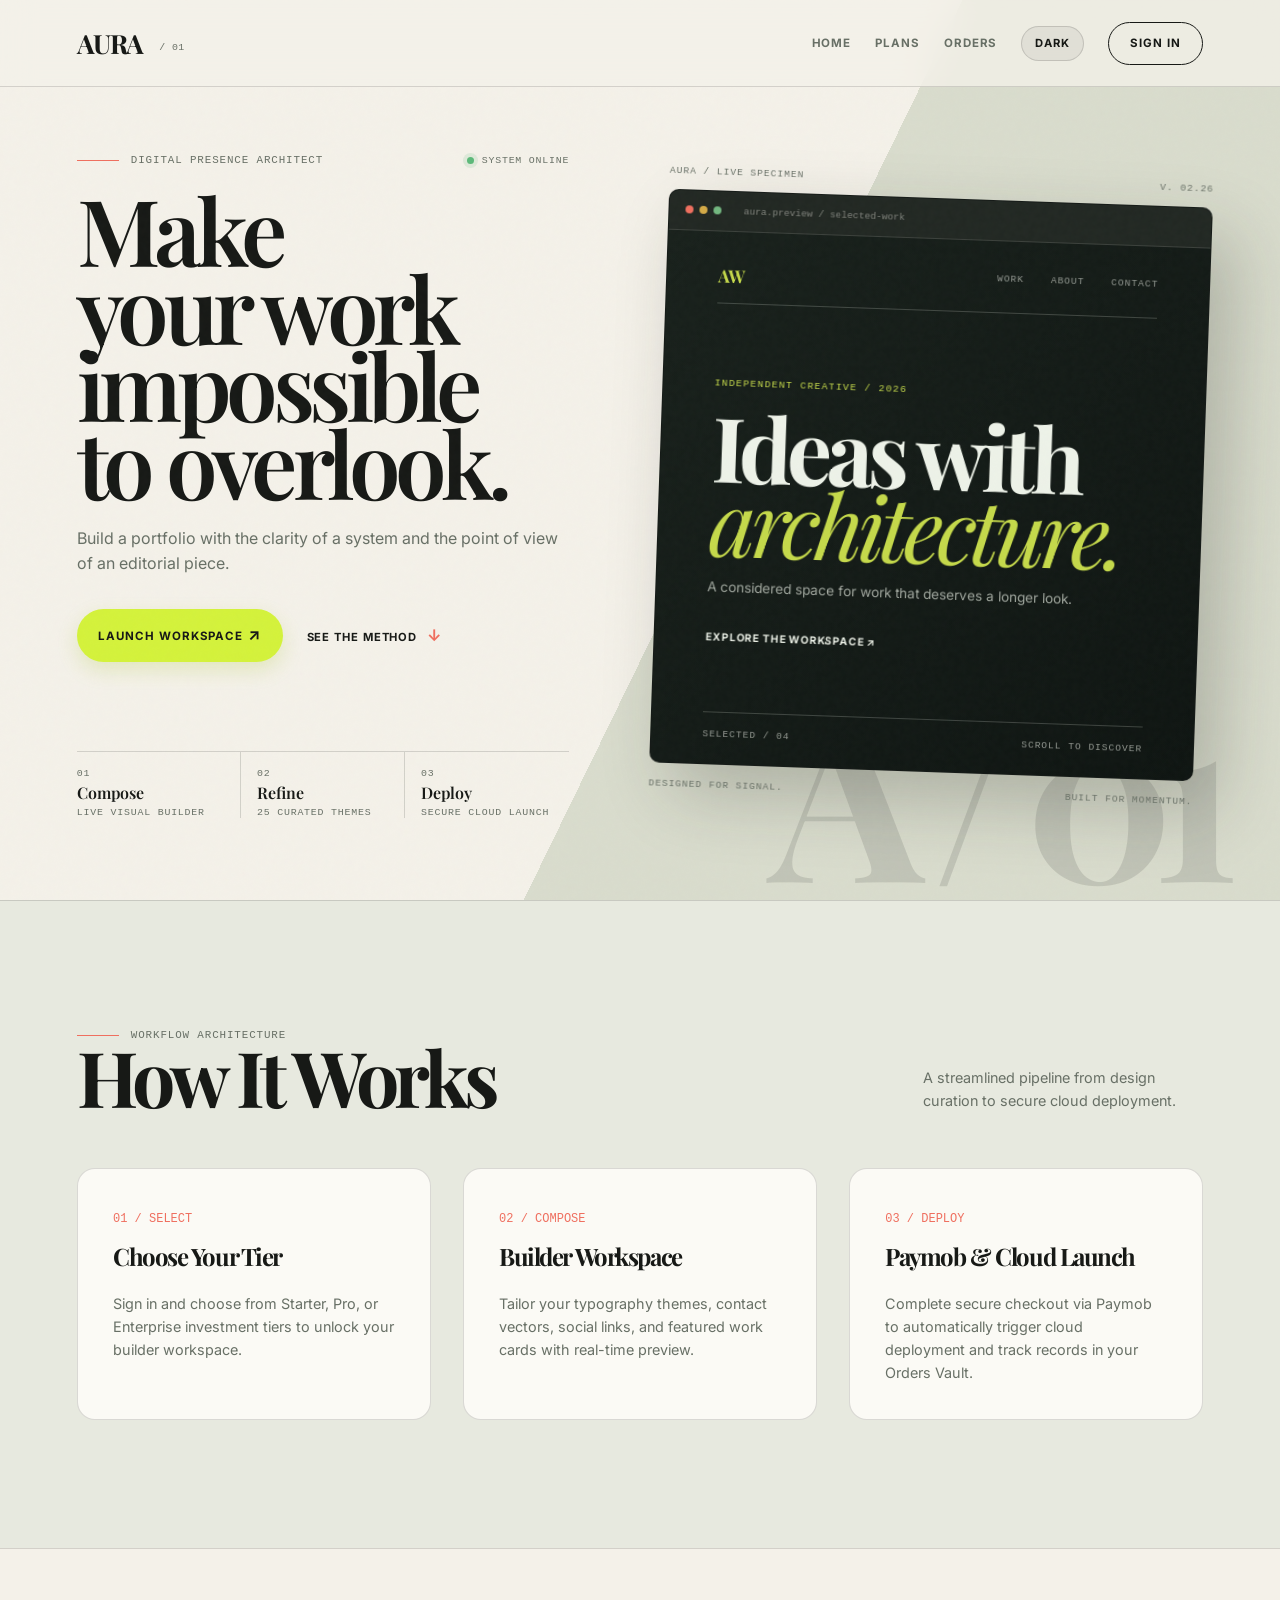
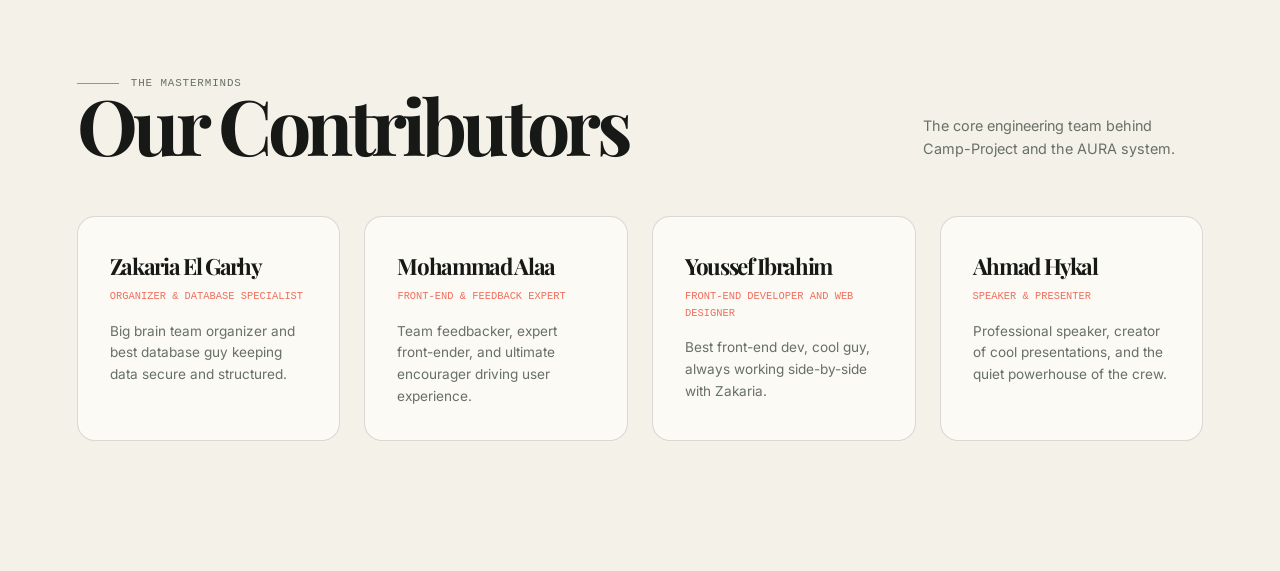
==== index.html @ c46f3ea2 "Add files via upload" ====
<!DOCTYPE html>
<html lang="en">
<head>
    <meta charset="UTF-8">
    <meta name="viewport" content="width=device-width, initial-scale=1.0">
    <title>AURA / Portfolio Builder</title>
    <link rel="preconnect" href="https://fonts.googleapis.com">
    <link rel="preconnect" href="https://fonts.gstatic.com" crossorigin>
    <link href="https://fonts.googleapis.com/css2?family=Inter:wght@300;400;500;700&family=Playfair+Display:ital,wght@0,400;0,600;0,700;1,400&display=swap" rel="stylesheet">
    <link rel="stylesheet" href="style.css?v=20260909-theme-2">
    <script>
    // Global Theme Initialization to prevent flash of wrong theme
    (function() {
        const currentTheme = localStorage.getItem('aura_theme');
        if (currentTheme === 'dark') {
            document.documentElement.classList.add('dark-theme'); // Adding to html element ensures instant application
        }
    })();
</script>
    <style>
        /* Theme toggle button & dark theme variables matching AURA style */
        body.dark-theme {
            --bg-primary: #121411;
            --bg-secondary: #1a1c18;
            --bg-card: #1c201a;
            --text-main: #f4f1e9;
            --text-muted: #a0a89d;
            --border-color: rgba(244, 241, 233, 0.15);
        }
    </style>
</head>
<body>
    <div id="toast-container"></div>

    <!-- Navigation -->
    <header class="navbar">
        <div class="logo">AURA</div>
        <nav style="display: flex; align-items: center; gap: 1.5rem;">
            <a href="index.html">Home</a>
            <a href="plans.html">Plans</a>
            <a href="orders.html">Orders</a>
            <button id="theme-toggle" class="theme-toggle-btn" type="button" aria-label="Switch to dark mode" aria-pressed="false">Dark</button>

            <!-- Unified Auth / Profile Container inside Navbar -->
            <div id="auth-container" style="position: relative; display: inline-block;">
                <button id="auth-btn" class="btn-outline">Sign In</button>
                
                <div id="profile-menu-trigger" class="hidden" style="cursor: pointer; display: flex; align-items: center; gap: 0.5rem;">
                    <img id="nav-avatar-img" src="data:image/svg+xml,%3Csvg xmlns='http://www.w3.org/2000/svg' viewBox='0 0 24 24' fill='%238e8e8e'%3E%3Cpath d='M12 12c2.21 0 4-1.79 4-4s-1.79-4-4-4-4 1.79-4 4 1.79 4 4 4zm0 2c-2.67 0-8 1.34-8 4v2h16v-2c0-2.66-5.33-4-8-4z'/%3E%3C/svg%3E" alt="Avatar" style="width: 38px; height: 38px; border-radius: 50%; object-fit: cover; border: 1px solid var(--border-color);">
                </div>

                <!-- Dropdown Menu -->
                <div id="profile-dropdown" class="hidden" style="position: absolute; right: 0; top: 50px; background: var(--bg-primary); border: 1px solid var(--border-color); border-radius: 12px; width: 260px; box-shadow: 0 10px 30px rgba(0,0,0,0.15); padding: 1rem; z-index: 1000; text-align: left;">
                    <div style="display: flex; align-items: center; gap: 0.75rem; margin-bottom: 0.75rem; padding-bottom: 0.75rem; border-bottom: 1px solid var(--border-color);">
                        <img id="dropdown-avatar-preview" src="" alt="Avatar" style="width: 40px; height: 40px; border-radius: 50%; object-fit: cover;">
                        <div style="overflow: hidden;">
                            <p id="dropdown-user-email" style="font-size: 0.8rem; font-weight: 500; margin: 0; white-space: nowrap; overflow: hidden; text-overflow: ellipsis;"></p>
                            <p id="dropdown-user-phone" style="font-size: 0.75rem; color: var(--text-muted, #777); margin: 0;">No phone set</p>
                        </div>
                    </div>
                    <button id="open-profile-modal" style="width: 100%; text-align: left; background: none; border: none; padding: 0.5rem 0.75rem; color: var(--text-main); cursor: pointer; font-size: 0.85rem; border-radius: 6px; margin-bottom: 0.25rem;">Edit Profile</button>
                    <button id="sign-out-btn" style="width: 100%; text-align: left; background: none; border: none; padding: 0.5rem 0.75rem; color: #e74c3c; cursor: pointer; font-size: 0.85rem; border-radius: 6px;">Sign Out</button>
                </div>
            </div>
        </nav>
    </header>

    <!-- Hero Section -->
    <section class="hero home-hero">
        <div class="hero-content">
            <div class="hero-kicker-row">
                <span class="sub-heading">Digital Presence Architect</span>
                <span class="hero-status"><i></i> System online</span>
            </div>
            <h1>Make your work impossible to overlook.</h1>
            <p>Build a portfolio with the clarity of a system and the point of view of an editorial piece.</p>
            <div class="hero-actions">
                <a href="plans.html" class="btn-solid">Launch Workspace</a>
                <a href="#workflow" class="hero-text-link">See the method <span>↓</span></a>
            </div>
            <div class="hero-details" aria-label="AURA product details">
                <div><span>01</span><b>Compose</b><small>Live visual builder</small></div>
                <div><span>02</span><b>Refine</b><small>25 curated themes</small></div>
                <div><span>03</span><b>Deploy</b><small>Secure cloud launch</small></div>
            </div>
        </div>
        <div class="hero-showcase" aria-label="AURA portfolio preview">
            <div class="showcase-label">AURA / LIVE SPECIMEN <span>v. 02.26</span></div>
            <div class="showcase-window">
                <div class="showcase-chrome"><span></span><span></span><span></span><em>aura.preview / selected-work</em></div>
                <div class="showcase-page">
                    <div class="showcase-nav"><strong>AW</strong><span>WORK&nbsp;&nbsp;&nbsp; ABOUT&nbsp;&nbsp;&nbsp; CONTACT</span></div>
                    <div class="showcase-copy"><small>Independent creative / 2026</small><h2>Ideas with<br><i>architecture.</i></h2><p>A considered space for work that deserves a longer look.</p><a href="plans.html">Explore the workspace ↗</a></div>
                    <div class="showcase-index"><span>SELECTED / 04</span><span>SCROLL TO DISCOVER</span></div>
                </div>
            </div>
            <div class="showcase-note"><span>Designed for signal.</span><span>Built for momentum.</span></div>
        </div>
    </section>

    <!-- How It Works Section -->
    <section id="workflow" style="padding: 8rem 6vw; background: var(--bg-secondary); border-top: 1px solid var(--border-color);">
        <div class="section-title">
            <div>
                <span class="sub-heading">Workflow Architecture</span>
                <h2>How It Works</h2>
            </div>
            <p>A streamlined pipeline from design curation to secure cloud deployment.</p>
        </div>
        <div style="display: grid; grid-template-columns: repeat(auto-fit, minmax(280px, 1fr)); gap: 2rem; max-width: 1180px; margin: 0 auto;">
            <div style="background: var(--bg-card); border: 1px solid var(--border-color); padding: 2.2rem; border-radius: var(--radius);">
                <span style="font-family: monospace; font-size: 0.75rem; color: var(--coral);">01 / SELECT</span>
                <h3 style="font-size: 1.5rem; margin: 0.5rem 0 1rem;">Choose Your Tier</h3>
                <p style="color: var(--text-muted); font-size: 0.9rem;">Sign in and choose from Starter, Pro, or Enterprise investment tiers to unlock your builder workspace.</p>
            </div>
            <div style="background: var(--bg-card); border: 1px solid var(--border-color); padding: 2.2rem; border-radius: var(--radius);">
                <span style="font-family: monospace; font-size: 0.75rem; color: var(--coral);">02 / COMPOSE</span>
                <h3 style="font-size: 1.5rem; margin: 0.5rem 0 1rem;">Builder Workspace</h3>
                <p style="color: var(--text-muted); font-size: 0.9rem;">Tailor your typography themes, contact vectors, social links, and featured work cards with real-time preview.</p>
            </div>
            <div style="background: var(--bg-card); border: 1px solid var(--border-color); padding: 2.2rem; border-radius: var(--radius);">
                <span style="font-family: monospace; font-size: 0.75rem; color: var(--coral);">03 / DEPLOY</span>
                <h3 style="font-size: 1.5rem; margin: 0.5rem 0 1rem;">Paymob & Cloud Launch</h3>
                <p style="color: var(--text-muted); font-size: 0.9rem;">Complete secure checkout via Paymob to automatically trigger cloud deployment and track records in your Orders Vault.</p>
            </div>
        </div>
    </section>

    <!-- Contributors Section -->
    <section style="padding: 8rem 6vw; background: var(--bg-primary); border-top: 1px solid var(--border-color);">
        <div class="section-title">
            <div>
                <span class="sub-heading">The Masterminds</span>
                <h2>Our Contributors</h2>
            </div>
            <p>The core engineering team behind Camp-Project and the AURA system.</p>
        </div>
        <div style="display: grid; grid-template-columns: repeat(auto-fit, minmax(240px, 1fr)); gap: 1.5rem; max-width: 1180px; margin: 0 auto;">
            <div style="background: var(--bg-card); border: 1px solid var(--border-color); padding: 2rem; border-radius: var(--radius);">
                <h3 style="font-size: 1.4rem; margin-bottom: 0.2rem;">Zakaria El Garhy</h3>
                <span style="font-size: 0.65rem; font-family: monospace; color: var(--coral); text-transform: uppercase; display: block; margin-bottom: 1rem;">Organizer & Database Specialist</span>
                <p style="color: var(--text-muted); font-size: 0.85rem;">Big brain team organizer and best database guy keeping data secure and structured.</p>
            </div>
            <div style="background: var(--bg-card); border: 1px solid var(--border-color); padding: 2rem; border-radius: var(--radius);">
                <h3 style="font-size: 1.4rem; margin-bottom: 0.2rem;">Mohammad Alaa</h3>
                <span style="font-size: 0.65rem; font-family: monospace; color: var(--coral); text-transform: uppercase; display: block; margin-bottom: 1rem;">Front-End & Feedback Expert</span>
                <p style="color: var(--text-muted); font-size: 0.85rem;">Team feedbacker, expert front-ender, and ultimate encourager driving user experience.</p>
            </div>
            <div style="background: var(--bg-card); border: 1px solid var(--border-color); padding: 2rem; border-radius: var(--radius);">
                <h3 style="font-size: 1.4rem; margin-bottom: 0.2rem;">Youssef Ibrahim</h3>
                <span style="font-size: 0.65rem; font-family: monospace; color: var(--coral); text-transform: uppercase; display: block; margin-bottom: 1rem;">Front-End Developer and Web Designer</span>
                <p style="color: var(--text-muted); font-size: 0.85rem;">Best front-end dev, cool guy, always working side-by-side with Zakaria.</p>
            </div>
            <div style="background: var(--bg-card); border: 1px solid var(--border-color); padding: 2rem; border-radius: var(--radius);">
                <h3 style="font-size: 1.4rem; margin-bottom: 0.2rem;">Ahmad Hykal</h3>
                <span style="font-size: 0.65rem; font-family: monospace; color: var(--coral); text-transform: uppercase; display: block; margin-bottom: 1rem;">Speaker & Presenter</span>
                <p style="color: var(--text-muted); font-size: 0.85rem;">Professional speaker, creator of cool presentations, and the quiet powerhouse of the crew.</p>
            </div>
        </div>
    </section>

    <!-- Profile Settings Modal -->
    <div id="profile-modal" class="modal hidden">
        <div class="modal-content" style="max-width: 440px; background: var(--bg-primary, #fff); border: 1px solid var(--border-color, #e2e2e2); border-radius: 16px; padding: 2rem; box-shadow: 0 20px 40px rgba(0,0,0,0.1);">
            <div style="display: flex; justify-content: space-between; align-items: center; margin-bottom: 1rem;">
                <h2 style="font-family: 'Playfair Display', serif; font-size: 1.5rem; margin: 0;">Profile Workspace</h2>
                <span class="close" id="close-profile-modal" style="cursor: pointer; font-size: 1.25rem;">&times;</span>
            </div>
            <p style="font-size: 0.85rem; color: #666; margin-bottom: 1.5rem;">Manage your credentials and portfolio identity.</p>
            
            <div class="form-group" style="text-align: center; margin-bottom: 1.5rem; background: rgba(0,0,0,0.02); padding: 1rem; border-radius: 12px; border: 1px dashed var(--border-color, #ccc);">
                <img id="modal-preview-avatar" src="" alt="Avatar Preview" style="width: 80px; height: 80px; border-radius: 50%; object-fit: cover; margin-bottom: 0.75rem; border: 2px solid var(--border-color, #ddd);">
                <input type="file" id="avatar-file-input" accept="image/*" style="display: block; margin: 0 auto; font-size: 0.8rem;">
            </div>

            <div class="form-group" style="margin-bottom: 1rem;">
                <label style="display: block; font-size: 0.75rem; font-weight: 600; text-transform: uppercase; margin-bottom: 0.3rem;">Primary Email (Account)</label>
                <input type="email" id="prof-email" disabled style="width: 100%; padding: 0.6rem; border-radius: 8px; border: 1px solid var(--border-color, #ddd); opacity: 0.7; background: #f5f5f5;">
            </div>
            <div class="form-group" style="margin-bottom: 1rem;">
                <label style="display: block; font-size: 0.75rem; font-weight: 600; text-transform: uppercase; margin-bottom: 0.3rem;">Secondary Email (Portfolio Contact)</label>
                <input type="email" id="prof-sec-email" placeholder="work@domain.com" style="width: 100%; padding: 0.6rem; border-radius: 8px; border: 1px solid var(--border-color, #ddd);">
            </div>
            <div class="form-group" style="margin-bottom: 1.5rem;">
                <label style="display: block; font-size: 0.75rem; font-weight: 600; text-transform: uppercase; margin-bottom: 0.3rem;">Phone Number</label>
                <input type="text" id="prof-phone" placeholder="+20 100 000 0000" style="width: 100%; padding: 0.6rem; border-radius: 8px; border: 1px solid var(--border-color, #ddd);">
            </div>

            <button id="save-profile-btn" class="btn-solid" style="width: 100%; padding: 0.75rem; border-radius: 8px; cursor: pointer;">Save Changes</button>
        </div>
    </div>

    <!-- Auth Modal -->
    <div id="auth-modal" class="modal hidden">
        <div class="modal-content" style="max-width: 400px;">
            <span class="close" id="close-auth">&times;</span>
            <h2 id="auth-title">Sign In</h2>
            <div class="form-group">
                <label>Email</label>
                <input type="email" id="auth-email" placeholder="name@domain.com">
            </div>
            <div class="test-group form-group">
                <label>Password</label>
                <input type="password" id="auth-password" placeholder="••••••••">
            </div>
            <button id="auth-submit-btn" class="btn-solid" style="width: 100%; margin-top: 1rem;">Continue</button>
            <p style="text-align: center; margin-top: 1rem; font-size: 0.85rem;">
                <a href="#" id="switch-mode-link" style="color: var(--text-main); text-decoration: underline;">Register</a>
            </p>
        </div>
    </div>

    <script src="https://cdn.jsdelivr.net/npm/@supabase/supabase-js@2"></script>
    <script src="app.js"></script>
</body>
</html>
---- style.css ----
/* ==========================================================================
   AURA Editorial Design System & Theme Styles
   ================================================================---------- */

:root {
  --bg-primary: #f4f1e9;
  --bg-secondary: #e7e9df;
  --bg-card: #fbfaf5;
  --accent-warm: #171916;
  --accent-warm-hover: #343a2e;
  --text-main: #171916;
  --text-muted: #687066;
  --border-color: rgba(23, 25, 22, 0.15);
  --radius: 18px;
  --radius-sm: 999px;
  --lime: #d4f23b;
  --coral: #ef6f5f;
  --shadow: 0 24px 70px rgba(30, 34, 25, 0.14);
  --font-heading: "Playfair Display", Georgia, serif;
  --font-body: "Inter", sans-serif;
}

/* High-contrast, crystal-clear dark mode */
html.dark-theme {
  --bg-primary: #14150f;
  --bg-secondary: #1c1e16;
  --bg-card: #21231a;
  --accent-warm: #f4f1e9;
  --accent-warm-hover: #d8d9cc;
  --text-main-dark: #171916;
  --text-main: #f4f1e9;
  --text-muted: #aab5a6;
  --accent-ink: #101411;
  --border-color: rgba(244, 241, 233, 0.12);
  --radius: 18px;
  --radius-sm: 999px;
  --lime: #c5d94a;
  --coral: #ef6f5f;
  --shadow: 0 24px 70px rgba(0, 0, 0, 0.45);
  --font-heading: "Playfair Display", Georgia, serif;
  --font-body: "Inter", sans-serif;
}

* {
  box-sizing: border-box;
  margin: 0;
  padding: 0;
  scroll-behavior: smooth;
}

body {
  background: var(--bg-primary);
  color: var(--text-main);
  font-family: var(--font-body);
  line-height: 1.6;
  overflow-x: hidden;
  transition:
    background-color 0.3s ease,
    color 0.3s ease;
}

/* Background grain overlay */
body::before {
  content: "";
  position: fixed;
  inset: 0;
  pointer-events: none;
  opacity: 0.28;
  z-index: 20;
  background-image: url("data:image/svg+xml,%3Csvg viewBox='0 0 180 180' xmlns='http://www.w3.org/2000/svg'%3E%3Cfilter id='n'%3E%3CfeTurbulence type='fractalNoise' baseFrequency='.8' numOctaves='4' stitchTiles='stitch'/%3E%3C/filter%3E%3Crect width='100%25' height='100%25' filter='url(%23n)' opacity='.08'/%3E%3C/svg%3E");
}

/* Force form inputs & dropdowns to respect dark mode nicely */
html.dark-theme input,
html.dark-theme select,
html.dark-theme textarea {
  background-color: #171b16 !important;
  color: #f8faf5 !important;
  border-color: rgba(255, 255, 255, 0.25) !important;
}

html.dark-theme input::placeholder,
html.dark-theme textarea::placeholder {
  color: #8c9687 !important;
}
h1,
h2,
h3,
.logo {
  font-family: var(--font-heading);
  letter-spacing: -0.06em;
}

/* Toast Container Notifications */
#toast-container {
  position: fixed;
  bottom: 2rem;
  right: 2rem;
  z-index: 9999;
  display: flex;
  flex-direction: column;
  gap: 0.5rem;
}

.toast {
  background: var(--text-main);
  color: var(--bg-primary);
  padding: 0.9rem 1.4rem;
  border-radius: var(--radius);
  font-size: 0.8rem;
  display: flex;
  align-items: center;
  gap: 0.6rem;
  box-shadow: var(--shadow);
  animation: rise 0.3s ease-out;
}
.toast.error {
  background: var(--coral);
  color: #fff;
}

/* Navigation */
.navbar {
  position: fixed;
  top: 0;
  left: 0;
  width: 100%;
  display: flex;
  justify-content: space-between;
  align-items: center;
  padding: 1.35rem 6vw;
  background: rgba(244, 241, 233, 0.76);
  backdrop-filter: blur(16px);
  z-index: 1000;
  border-bottom: 1px solid var(--border-color);
}

.logo {
  color: var(--text-main);
  font-size: 1.65rem;
  font-weight: 700;
  text-decoration: none;
}
.logo::after {
  content: " / 01";
  color: var(--text-muted);
  font: 0.62rem monospace;
  letter-spacing: 0.04em;
  margin-left: 0.65rem;
  vertical-align: middle;
}
.auth-container-wrapper {
  position: relative;
  display: inline-block;
}

.profile-menu-wrap.hidden,
.profile-dropdown.hidden {
  display: none !important;
}

.profile-avatar-trigger {
  width: 40px;
  height: 40px;
  border-radius: 50%;
  overflow: hidden;
  cursor: pointer;
  border: 2px solid var(--border-color, #333);
  transition: transform 0.2s ease;
}

.profile-avatar-trigger:hover {
  transform: scale(1.05);
}

.profile-avatar-trigger img {
  width: 100%;
  height: 100%;
  object-fit: cover;
}

.profile-dropdown {
  position: absolute;
  right: 0;
  top: 50px;
  width: 280px;
  background: var(--bg-secondary, #1a1a1a);
  border: 1px solid var(--border-color, #333);
  border-radius: 12px;
  box-shadow: 0 10px 30px rgba(0, 0, 0, 0.5);
  padding: 16px;
  z-index: 1000;
  color: var(--text-main, #fff);
}

.profile-dropdown-header {
  border-bottom: 1px solid var(--border-color, #333);
  padding-bottom: 10px;
  margin-bottom: 12px;
}

.dropdown-email {
  font-size: 0.9rem;
  font-weight: 600;
  word-break: break-all;
  margin: 0;
}

.dropdown-tier-badge {
  font-size: 0.75rem;
  background: rgba(255, 255, 255, 0.1);
  padding: 2px 8px;
  border-radius: 10px;
  display: inline-block;
  margin-top: 4px;
}

.profile-dropdown .form-group {
  margin-bottom: 10px;
}

.profile-dropdown label {
  font-size: 0.8rem;
  opacity: 0.8;
  display: block;
  margin-bottom: 4px;
}
#profile-dropdown button:hover {
  background: rgba(0, 0, 0, 0.05);
}
.hidden {
  display: none !important;
}

.profile-dropdown input {
  width: 100%;
  padding: 6px 10px;
  font-size: 0.85rem;
  background: var(--bg-primary, #111);
  border: 1px solid var(--border-color, #333);
  color: var(--text-main, #fff);
  border-radius: 6px;
}

.navbar nav {
  display: flex;
  align-items: center;
  gap: 2.2rem;
}

.navbar a {
  color: var(--text-muted);
  text-decoration: none;
  font-size: 0.72rem;
  font-weight: 700;
  letter-spacing: 0.08em;
  text-transform: uppercase;
  transition: color 0.3s ease;
}

.navbar a:hover {
  color: var(--text-main);
}

.theme-toggle-btn {
  display: inline-flex;
  align-items: center;
  justify-content: center;
  min-height: 2.2rem;
  padding: 0.5rem 0.8rem;
  border: 1px solid var(--border-color);
  border-radius: 999px;
  background: rgba(23, 25, 22, 0.06);
  color: var(--text-main);
  cursor: pointer;
  font: 700 0.7rem var(--font-body);
  letter-spacing: 0.08em;
  text-transform: uppercase;
  transition:
    background 0.25s ease,
    border-color 0.25s ease,
    color 0.25s ease,
    transform 0.25s ease;
}

.theme-toggle-btn:hover {
  background: var(--text-main);
  border-color: var(--text-main);
  color: var(--bg-primary);
  transform: translateY(-1px);
}

html.dark-theme .theme-toggle-btn {
  background: rgba(197, 217, 74, 0.12);
  border-color: rgba(197, 217, 74, 0.72);
  color: var(--lime);
  box-shadow: 0 0 0 3px rgba(197, 217, 74, 0.08);
}

html.dark-theme .theme-toggle-btn:hover {
  background: var(--lime);
  border-color: var(--lime);
  color: var(--accent-ink);
  box-shadow: 0 8px 20px rgba(197, 217, 74, 0.22);
}

/* Buttons */
.btn-solid,
.btn-outline {
  border-radius: 999px;
  font-size: 0.72rem;
  letter-spacing: 0.08em;
  padding: 0.85rem 1.35rem;
  text-transform: uppercase;
  cursor: pointer;
  transition:
    transform 0.25s ease,
    background 0.25s ease,
    color 0.25s ease,
    box-shadow 0.25s ease;
  text-decoration: none;
  display: inline-block;
  font-family: var(--font-body);
  font-weight: 700;
}

.btn-solid {
  background: var(--lime);
  color: var(--accent-ink, #171916);
  border: none;
  box-shadow: 0 8px 20px rgba(165, 194, 37, 0.22);
}

.btn-solid:hover {
  background: #a9c51e;
  transform: translateY(-3px);
  box-shadow: 0 12px 25px rgba(165, 194, 37, 0.3);
}

.btn-outline {
  background: transparent;
  color: var(--text-main);
  border: 1px solid var(--text-main);
}

.btn-outline:hover {
  background: var(--text-main);
  color: var(--bg-primary);
}

/* Hero Section */
.hero {
  min-height: 650px;
  display: flex;
  align-items: flex-start;
  justify-content: flex-start;
  text-align: left;
  padding: clamp(10rem, 22vh, 14rem) 6vw 6rem;
  position: relative;
  isolation: isolate;
  overflow: hidden;
  background:
    radial-gradient(
      circle at 77% 22%,
      rgba(212, 242, 59, 0.7),
      transparent 0 19%
    ),
    linear-gradient(118deg, var(--bg-primary) 0 52%, #d7d9ca 52% 100%);
}

.hero::after {
  content: "A";
  position: absolute;
  right: 2vw;
  bottom: -12vw;
  color: rgba(23, 25, 22, 0.08);
  font: 700 52vw/0.7 var(--font-heading);
  z-index: -1;
}

.hero-content {
  max-width: 920px;
  animation: rise 0.8s both ease-out;
}

.sub-heading {
  display: flex;
  align-items: center;
  gap: 0.75rem;
  color: var(--text-muted);
  font: 0.68rem monospace;
  letter-spacing: 0.08em;
  text-transform: uppercase;
}

.sub-heading::before {
  content: "";
  width: 42px;
  height: 1px;
  background: var(--coral);
}

.hero h1 {
  font-size: clamp(4rem, 9vw, 8.9rem);
  line-height: 0.9;
  max-width: 900px;
  margin: 1.4rem 0 1.6rem;
  font-weight: 600;
}

.hero p {
  color: var(--text-muted);
  font-size: 1.05rem;
  max-width: 500px;
  margin-bottom: 2.1rem;
}

.hero .btn-solid::after {
  content: "  ↗";
  font-size: 1rem;
}

/* Pricing Section */
.pricing-section {
  padding: 9rem 6vw 10rem;
  background: var(--bg-primary);
  min-height: 85vh;
}

.section-title {
  display: grid;
  grid-template-columns: 1fr 1fr;
  align-items: end;
  max-width: 1180px;
  margin: 0 auto 3.5rem;
  text-align: left;
}

.section-title h2 {
  font-size: clamp(3rem, 6vw, 6.2rem);
  line-height: 0.92;
}

.section-title p {
  color: var(--text-muted);
  max-width: 280px;
  justify-self: end;
  font-size: 0.9rem;
}

.pricing-grid {
  display: grid;
  grid-template-columns: repeat(3, 1fr);
  gap: 1.5rem;
  max-width: 1180px;
  margin: 0 auto;
}

.pricing-card {
  background: rgba(251, 250, 245, 0.72);
  border: 1px solid var(--border-color);
  border-radius: var(--radius);
  padding: 2.5rem 2rem;
  display: flex;
  flex-direction: column;
  position: relative;
  min-height: 480px;
  overflow: hidden;
  transition:
    transform 0.35s ease,
    background 0.35s ease,
    box-shadow 0.35s ease;
}

.pricing-card::before {
  content: "";
  position: absolute;
  top: 0;
  left: 0;
  width: 100%;
  height: 5px;
  background: var(--accent-warm);
  transform: scaleX(0);
  transform-origin: left;
  transition: transform 0.35s ease;
}

.pricing-card:hover {
  background: var(--bg-card);
  border-color: var(--border-color);
  transform: translateY(-8px);
  box-shadow: var(--shadow);
}

.pricing-card:hover::before,
.pricing-card.featured::before {
  transform: scaleX(1);
}

.pricing-card.featured {
  background: var(--text-main);
  border-color: var(--text-main);
  color: var(--bg-primary);
  transform: translateY(-14px);
  box-shadow: var(--shadow);
}

.pricing-card.featured:hover {
  transform: translateY(-20px);
}

.badge {
  position: absolute;
  top: 1.7rem;
  right: 1.7rem;
  background: transparent;
  color: var(--lime);
  font: 0.6rem monospace;
  letter-spacing: 0.1em;
  text-transform: uppercase;
  font-weight: 700;
}

.pricing-card h3 {
  font-size: 1.8rem;
  margin-bottom: 0.8rem;
}

.price {
  font-size: 2.3rem;
  font-weight: 600;
  color: var(--coral);
  font-family: var(--font-heading);
  letter-spacing: -0.05em;
  margin-bottom: 1.2rem;
}

.featured .price {
  color: var(--lime);
}

.pricing-card p {
  color: var(--text-muted);
  font-size: 0.9rem;
  margin-bottom: 1.5rem;
}

.featured p,
.featured li {
  color: rgba(244, 241, 233, 0.7);
}

.pricing-card ul {
  list-style: none;
  margin-bottom: 2rem;
  flex-grow: 1;
}

.pricing-card li {
  margin-bottom: 0.6rem;
  color: var(--text-muted);
  font-size: 0.85rem;
}

.pricing-card li::first-letter {
  color: var(--coral);
}

/* Builder Workspace */
.builder-section {
  padding: 8rem 6vw 10rem;
  background: #dfe2d2;
  border-top: 1px solid var(--border-color);
  min-height: 100vh;
}

.builder-header {
  display: flex;
  justify-content: space-between;
  align-items: end;
  max-width: 1180px;
  margin: 0 auto 2.5rem;
  text-align: left;
}

.builder-header h2 {
  font-size: clamp(2.8rem, 5vw, 5.5rem);
  line-height: 0.9;
}

.builder-header p {
  color: var(--text-muted);
  max-width: 340px;
  font-size: 0.84rem;
}

.templates-selector {
  display: flex;
  justify-content: flex-start;
  gap: 0.8rem;
  max-width: 1180px;
  margin: 0 auto 1.3rem;
}

.template-tab {
  background: transparent;
  border: 1px solid var(--border-color);
  border-radius: 999px;
  color: var(--text-muted);
  padding: 0.7rem 1rem;
  font-size: 0.65rem;
  font-weight: 700;
  letter-spacing: 0.06em;
  text-transform: uppercase;
  cursor: pointer;
  transition: all 0.3s ease;
}

.template-tab.active,
.template-tab:hover {
  background: var(--text-main);
  border-color: var(--text-main);
  color: var(--bg-primary);
}

.builder-container {
  display: grid;
  grid-template-columns: minmax(280px, 0.72fr) minmax(420px, 1.28fr);
  gap: 1.5rem;
  max-width: 1180px;
  margin: 0 auto;
}

.builder-controls {
  background: var(--bg-card);
  padding: 2rem;
  border-radius: var(--radius);
  border: 1px solid var(--border-color);
  max-height: 850px;
  overflow-y: auto;
}

.builder-controls h3 {
  font-size: 1.65rem;
  margin-bottom: 1.2rem;
}

.form-group {
  margin-bottom: 1.2rem;
}

.form-group label {
  display: block;
  margin-bottom: 0.4rem;
  color: var(--text-muted);
  font: 0.66rem monospace;
  text-transform: uppercase;
  letter-spacing: 0.06em;
}

.form-group input,
.form-group textarea,
.form-group select {
  width: 100%;
  padding: 0.8rem 0.9rem;
  background: var(--bg-primary);
  border: 1px solid var(--border-color);
  border-radius: 10px;
  color: var(--text-main);
  font-family: var(--font-body);
  font-size: 0.9rem;
}

.form-group input:focus,
.form-group textarea:focus,
.form-group select:focus {
  outline: 2px solid #a9c51e;
  border-color: transparent;
}

/* Large Upgraded Canvas & macOS Browser Simulator */
.builder-canvas {
  background: #c9cebf;
  border: 1px solid var(--border-color);
  border-radius: var(--radius);
  display: flex;
  align-items: center;
  justify-content: center;
  padding: 1.1rem;
}

.mac-browser {
  width: 100%;
  background: #000;
  border-radius: 12px;
  border: 1px solid #333;
  overflow: hidden;
  box-shadow: 0 25px 50px rgba(20, 25, 18, 0.25);
}

.mac-header {
  background: #20231e;
  padding: 0.6rem 1rem;
  display: flex;
  align-items: center;
  border-bottom: 1px solid #2c2c2c;
}

.mac-dots {
  display: flex;
  gap: 6px;
}

.dot {
  width: 10px;
  height: 10px;
  border-radius: 50%;
}

.dot.red {
  background: #ff5f56;
}
.dot.yellow {
  background: #ffbd2e;
}
.dot.green {
  background: #27c93f;
}

.mac-url-bar {
  margin-left: 1.5rem;
  background: #171a16;
  color: var(--text-muted);
  padding: 0.2rem 1rem;
  border-radius: 4px;
  font: 0.62rem monospace;
  flex-grow: 1;
  text-align: center;
  letter-spacing: 0.05em;
}

/* Template Preview Container inside Canvas */
.template-preview {
  padding: 3rem 4rem;
  display: flex;
  flex-direction: column;
  justify-content: space-between;
  min-height: 600px;
  transition: all 0.3s ease;
}

.preview-nav {
  display: flex;
  justify-content: space-between;
  align-items: center;
  margin-bottom: 1.5rem;
}

.preview-logo {
  font-family: var(--font-heading);
  font-weight: 700;
  font-size: 1.1rem;
}

.preview-nav-links {
  display: flex;
  gap: 1.2rem;
  font-size: 0.8rem;
}

.preview-nav-links a {
  text-decoration: none;
  color: inherit;
  opacity: 0.8;
}

.preview-body {
  text-align: center;
  padding: 1rem 0;
  margin: auto 0;
}

.preview-img-container img {
  width: 90px;
  height: 90px;
  border-radius: 50%;
  object-fit: cover;
  margin: 0 auto 1rem auto;
  border: 2px solid var(--accent-warm);
}

.preview-footer {
  text-align: center;
  font: 0.6rem monospace;
  opacity: 0.6;
  margin-top: 2rem;
}

.template-preview.theme-preview .preview-logo {
  color: var(--preview-accent, currentColor);
}

.template-preview.theme-preview .preview-nav {
  border-bottom: 1px solid
    color-mix(in srgb, var(--preview-accent, currentColor) 45%, transparent);
  padding-bottom: 1rem;
}

.template-preview.theme-special .preview-nav {
  border-bottom-width: 2px;
}

.template-preview[data-theme="gallery"] {
  border-width: 1px !important;
  border-style: solid;
  box-shadow: 0 18px 40px rgba(32, 32, 30, 0.2);
}

.template-preview[data-theme="gallery"] .preview-body {
  text-align: left;
}

.template-preview[data-theme="gallery"] #prev-name {
  font-size: clamp(3rem, 8vw, 6rem) !important;
  line-height: 0.86;
}

.template-preview[data-theme="terminal-pro"] {
  font-family: monospace;
  background-image: linear-gradient(
    rgba(69, 242, 138, 0.08) 1px,
    transparent 1px
  ) !important;
  background-size: 100% 1.35rem;
}

.template-preview[data-theme="terminal-pro"] #prev-name::before {
  content: "> ";
  color: var(--preview-accent);
}

.template-preview[data-theme="neon-grid"] {
  background-image:
    linear-gradient(rgba(232, 108, 255, 0.18) 1px, transparent 1px),
    linear-gradient(90deg, rgba(232, 108, 255, 0.18) 1px, transparent 1px) !important;
  background-size: 2.2rem 2.2rem;
}

.template-preview[data-theme="neon-grid"] .preview-logo,
.template-preview[data-theme="neon-grid"] #prev-name {
  text-shadow: 0 0 18px rgba(232, 108, 255, 0.7);
}

.template-preview[data-theme="luxe"] {
  border-width: 1px !important;
  border-style: solid;
  box-shadow: inset 0 0 0 1px rgba(199, 161, 90, 0.24);
}

.template-preview[data-theme="luxe"] .preview-nav,
.template-preview[data-theme="luxe"] .preview-footer {
  letter-spacing: 0.14em;
  text-transform: uppercase;
}

.template-preview[data-theme="aurora"] {
  background-image: repeating-linear-gradient(
    0deg,
    rgba(114, 217, 176, 0.08) 0 1px,
    transparent 1px 6px
  ) !important;
}

.template-preview[data-theme="aurora"] .preview-nav-links a {
  color: var(--preview-accent);
}

/* Template Themes */
.template-preview.minimalist {
  background: #fbfaf5;
  color: #1a1a1a;
}
.template-preview.minimalist .preview-logo {
  color: #1a1a1a;
}

.template-preview.editorial {
  background: #171916;
  color: #ffffff;
}
.template-preview.editorial .preview-logo {
  color: var(--lime);
}

.template-preview.warm {
  background: #572f2a;
  color: #f3ece4;
}
.template-preview.warm .preview-logo {
  color: #ffae7b;
}

/* Orders / Vault Section Style */
.orders-section {
  padding: 12rem 6vw 10rem;
  background: var(--bg-primary);
  min-height: 85vh;
}

.orders-header {
  display: flex;
  justify-content: space-between;
  align-items: end;
  max-width: 1180px;
  margin: 0 auto 3.5rem;
  text-align: left;
}

.orders-header h2 {
  font-size: clamp(2.8rem, 5vw, 5.5rem);
  line-height: 0.9;
}

.orders-header p {
  color: var(--text-muted);
  max-width: 300px;
  font-size: 0.84rem;
}

.orders-grid {
  display: grid;
  grid-template-columns: repeat(auto-fill, minmax(320px, 1fr));
  gap: 1.5rem;
  max-width: 1180px;
  margin: 0 auto;
}

.order-card {
  background: rgba(251, 250, 245, 0.72);
  border: 1px solid var(--border-color);
  border-radius: var(--radius);
  padding: 2rem;
  display: flex;
  flex-direction: column;
  justify-content: space-between;
  transition:
    transform 0.35s ease,
    box-shadow 0.35s ease;
}

.order-card:hover {
  transform: translateY(-5px);
  box-shadow: var(--shadow);
  background: var(--bg-card);
}

.order-card-header {
  display: flex;
  justify-content: space-between;
  align-items: flex-start;
  margin-bottom: 1.2rem;
}

.order-plan {
  font-family: var(--font-heading);
  font-size: 1.5rem;
  letter-spacing: -0.04em;
}

.order-price {
  color: var(--coral);
  font: 600 1.2rem var(--font-heading);
}

.order-details {
  margin-bottom: 1.5rem;
}

.order-details p {
  color: var(--text-muted);
  font-size: 0.82rem;
  margin-bottom: 0.4rem;
}

.order-date {
  font: 0.62rem monospace;
  color: var(--text-muted);
  text-transform: uppercase;
  letter-spacing: 0.08em;
  border-top: 1px solid var(--border-color);
  padding-top: 1rem;
}

.order-empty-state {
  grid-column: 1 / -1;
  text-align: center;
  padding: 4rem;
  background: var(--bg-card);
  border: 1px dashed var(--border-color);
  border-radius: var(--radius);
  color: var(--text-muted);
  font-size: 0.9rem;
}

/* Modals */
.modal {
  position: fixed;
  top: 0;
  left: 0;
  width: 100%;
  height: 100%;
  background: rgba(23, 25, 22, 0.65);
  backdrop-filter: blur(10px);
  display: flex;
  align-items: center;
  justify-content: center;
  z-index: 2000;
  padding: 1rem;
}

.modal-content {
  background: var(--bg-primary);
  padding: 2.5rem;
  border-radius: var(--radius);
  border: 1px solid var(--border-color);
  width: 100%;
  max-width: 400px;
  position: relative;
  box-shadow: var(--shadow);
}

.modal-content h2 {
  font-size: 2rem;
  margin-bottom: 0.5rem;
}

.pay-notice {
  font-size: 0.85rem;
  color: var(--text-muted);
  margin-bottom: 1.5rem;
}

.close {
  position: absolute;
  top: 1.2rem;
  right: 1.5rem;
  font-size: 1.4rem;
  cursor: pointer;
  color: var(--text-muted);
  transition: color 0.3s ease;
}

.close:hover {
  color: var(--coral);
}

#auth-switch-text {
  margin-top: 1.2rem;
  font-size: 0.85rem;
  color: var(--text-muted);
  text-align: center;
}

#auth-switch-text a {
  color: var(--coral);
  font-weight: 700;
  text-decoration: none;
}

.hidden {
  display: none !important;
}
/* Increase top spacing for sections to prevent header overlapping */
.builder-section,
.pricing-section,
.orders-section {
  scroll-margin-top: 6rem;
  position: relative;
  z-index: 2;
}

/* Fix section-title alignment to prevent text clipping */
.section-title,
.builder-header,
.orders-header {
  display: flex;
  justify-content: space-between;
  align-items: flex-end;
  gap: 2rem;
  max-width: 1180px;
  margin: 0 auto 3.5rem;
  text-align: left;
}

@keyframes rise {
  from {
    opacity: 0;
    transform: translateY(22px);
  }
  to {
    opacity: 1;
    transform: translateY(0);
  }
}

/* Responsive Rules */
@media (max-width: 900px) {
  .navbar {
    padding-inline: 5vw;
  }
  .hero {
    padding-inline: 5vw;
  }
  .hero h1 {
    font-size: clamp(3.8rem, 15vw, 7rem);
  }
  .pricing-section,
  .builder-section,
  .orders-section {
    padding-inline: 5vw;
  }
  .pricing-grid {
    grid-template-columns: 1fr;
    max-width: 520px;
  }
  .pricing-card,
  .pricing-card.featured {
    min-height: auto;
    transform: none;
  }
  .pricing-card.featured:hover {
    transform: translateY(-8px);
  }
  .section-title,
  .builder-header,
  .orders-header {
    display: block;
  }
  .section-title p,
  .builder-header p,
  .orders-header p {
    margin-top: 1.2rem;
    justify-self: auto;
    max-width: 100%;
  }
  .builder-container {
    grid-template-columns: 1fr;
  }
  .builder-canvas {
    order: -1;
  }
}

@media (max-width: 520px) {
  .logo::after {
    display: none;
  }
  .hero {
    min-height: 92vh;
  }
  .templates-selector {
    flex-wrap: wrap;
  }
  .template-tab {
    flex: 1 1 auto;
  }
  .builder-controls,
  .modal-content {
    padding: 1.5rem;
  }
  .template-preview {
    padding: 1.5rem;
  }
}

/* Orders vault surface. */
.orders-page {
  --orders-line: rgba(23, 25, 22, 0.2);
  --coral: var(--lime);
  background-color: var(--bg-primary);
}

.orders-page::before {
  opacity: 0.14;
}

.orders-page .navbar {
  padding: 1rem 6vw;
  background: rgba(244, 241, 233, 0.9);
  border-bottom-color: var(--orders-line);
}

.orders-page .navbar nav {
  gap: 1.5rem;
}

.orders-page .navbar a[href="orders.html"] {
  position: relative;
  color: var(--text-main);
}

.orders-page .navbar a[href="orders.html"]::after {
  content: "";
  position: absolute;
  right: 0;
  bottom: -0.55rem;
  left: 0;
  height: 2px;
  background: var(--lime);
}

.orders-page .orders-section {
  position: relative;
  padding: 9.2rem 6vw 8rem;
  min-height: auto;
  background: transparent;
}

.orders-page .orders-section::before {
  content: "AURA / ARCHIVE 02";
  position: absolute;
  top: 7.4rem;
  right: 6vw;
  color: var(--text-muted);
  font: 0.62rem monospace;
  letter-spacing: 0.12em;
}

.orders-page .orders-header {
  max-width: 1240px;
  margin-bottom: 1.6rem;
  padding: 1.8rem 0 2.4rem;
  border-bottom: 1px solid var(--orders-line);
}

.orders-page .orders-header h2 {
  max-width: 9ch;
  font-size: clamp(4rem, 8vw, 8rem);
  line-height: 0.8;
}

.orders-page .orders-header p {
  max-width: 300px;
  padding-bottom: 0.25rem;
  color: var(--text-main);
  font-size: 0.83rem;
  line-height: 1.75;
}

.orders-page .sub-heading::before {
  background: var(--lime);
}

.orders-overview {
  display: flex;
  justify-content: space-between;
  gap: 1rem;
  max-width: 1240px;
  margin: 0 auto 1.5rem;
  color: var(--text-muted);
  font: 0.61rem monospace;
  letter-spacing: 0.1em;
}

.orders-page .orders-grid {
  grid-template-columns: repeat(2, minmax(0, 1fr));
  gap: 1rem;
  max-width: 1240px;
}

.orders-page .order-card,
.orders-page .order-empty-state {
  border-radius: 8px;
}

.orders-page .order-card {
  position: relative;
  min-height: 280px;
  padding: 1.7rem;
  border-color: var(--orders-line);
  background: rgba(251, 250, 245, 0.9);
  box-shadow: none;
  transition:
    transform 0.4s cubic-bezier(0.22, 1, 0.36, 1),
    border-color 0.3s ease,
    box-shadow 0.4s ease;
}

.orders-page .order-card::before {
  content: "ORDER / 0" counter(order-card);
  display: block;
  margin-bottom: 2.4rem;
  color: var(--text-muted);
  font: 0.61rem monospace;
  letter-spacing: 0.12em;
}

.orders-page .orders-grid {
  counter-reset: order-card;
}

.orders-page .order-card {
  counter-increment: order-card;
}

.orders-page .order-card:hover {
  transform: translateY(-5px);
  border-color: var(--text-main);
  box-shadow: 0 22px 48px rgba(23, 25, 22, 0.11);
}

.orders-page .order-card-header {
  align-items: baseline;
  margin-bottom: 1.4rem;
  padding-bottom: 1rem;
  border-bottom: 1px solid var(--border-color);
}

.orders-page .order-plan {
  font-size: 2rem;
  line-height: 0.9;
}

.orders-page .order-price {
  color: var(--text-main);
  font-size: 1.3rem;
}

.orders-page .order-details p {
  color: var(--text-muted);
}

.orders-page .order-details strong {
  color: var(--text-main);
  font-weight: 600;
}

.orders-page .order-date {
  color: var(--text-main);
  border-color: var(--border-color);
}

.orders-page .order-empty-state {
  display: grid;
  min-height: 330px;
  place-content: center;
  gap: 1.4rem;
  padding: 3rem;
  background: var(--text-main);
  border: 1px solid var(--text-main);
  color: var(--bg-primary);
  text-align: left;
}

.orders-page .order-empty-state::before {
  content: "VAULT / READY";
  color: var(--lime);
  font: 0.65rem monospace;
  letter-spacing: 0.12em;
}

.orders-page .order-empty-state p {
  max-width: 25ch;
  font: 1.7rem/1.08 var(--font-heading);
  letter-spacing: -0.04em;
}

@media (max-width: 900px) {
  .orders-page .orders-section {
    padding-top: 8rem;
  }

  .orders-page .orders-section::before {
    top: 6.5rem;
    right: 5vw;
  }
}

@media (max-width: 700px) {
  .orders-page .orders-grid {
    grid-template-columns: 1fr;
  }
}

@media (max-width: 520px) {
  .orders-page .navbar {
    padding: 0.9rem 4vw;
  }

  .orders-page .logo {
    font-size: 1.3rem;
  }

  .orders-page .navbar nav {
    gap: 0.55rem;
  }

  .orders-page .navbar nav a {
    font-size: 0.58rem;
    letter-spacing: 0.04em;
    white-space: nowrap;
  }

  .orders-page #auth-btn {
    padding: 0.72rem 0.8rem;
    font-size: 0.58rem;
  }

  .orders-page .orders-section {
    padding-top: 7.3rem;
  }

  .orders-page .orders-section::before {
    display: none;
  }

  .orders-page .orders-header {
    display: block;
    margin-bottom: 1.5rem;
    padding-top: 1rem;
  }

  .orders-page .orders-header h2 {
    max-width: 8ch;
    font-size: clamp(3.6rem, 17vw, 5.4rem);
  }

  .orders-page .orders-header p {
    margin-top: 1.4rem;
  }

  .orders-overview {
    display: grid;
    grid-template-columns: 1fr 1fr;
    line-height: 1.5;
  }

  .orders-overview span:last-child {
    grid-column: 1 / -1;
  }
}

/* Flagship Plans surface. Scoped to preserve the shared builder and auth UI. */
.plans-page {
  --plans-line: rgba(23, 25, 22, 0.2);
  background-color: var(--bg-primary);
}

.checkout-is-loading {
  overflow: hidden;
}

.checkout-loading {
  position: fixed;
  inset: 0;
  z-index: 3000;
  display: grid;
  place-items: center;
  padding: 1.25rem;
  background: rgba(23, 25, 22, 0.93);
  color: var(--bg-primary);
  animation: checkout-fade-in 0.35s ease both;
}

.checkout-loading-panel {
  width: min(100%, 620px);
  padding: clamp(1.5rem, 5vw, 3.5rem);
  border: 1px solid rgba(244, 241, 233, 0.22);
  background:
    linear-gradient(135deg, rgba(212, 242, 59, 0.08), transparent 42%),
    rgba(23, 25, 22, 0.72);
  box-shadow: 0 30px 100px rgba(0, 0, 0, 0.3);
  animation: checkout-panel-in 0.6s 0.08s both cubic-bezier(0.22, 1, 0.36, 1);
}

.checkout-loading-topline {
  display: flex;
  justify-content: space-between;
  gap: 1rem;
  color: rgba(244, 241, 233, 0.58);
  font: 0.62rem monospace;
  letter-spacing: 0.12em;
}

.checkout-signal {
  position: relative;
  width: 108px;
  height: 108px;
  margin: clamp(3rem, 9vw, 5rem) auto 2.5rem;
}

.checkout-signal-core,
.checkout-signal-ring {
  position: absolute;
  inset: 50%;
  display: block;
  border-radius: 50%;
  transform: translate(-50%, -50%);
}

.checkout-signal-core {
  width: 22px;
  height: 22px;
  background: var(--lime);
  box-shadow:
    0 0 0 8px rgba(212, 242, 59, 0.1),
    0 0 34px rgba(212, 242, 59, 0.5);
  animation: checkout-pulse 1.8s ease-in-out infinite;
}

.checkout-signal-ring {
  border: 1px solid rgba(212, 242, 59, 0.6);
}

.checkout-signal-ring-one {
  width: 62px;
  height: 62px;
  animation: checkout-ring 2.2s 0.1s ease-out infinite;
}

.checkout-signal-ring-two {
  width: 108px;
  height: 108px;
  border-color: rgba(212, 242, 59, 0.24);
  animation: checkout-ring 2.2s 0.65s ease-out infinite;
}

.checkout-loading-kicker {
  margin-bottom: 0.7rem;
  color: var(--lime);
  font: 0.65rem monospace;
  letter-spacing: 0.12em;
  text-transform: uppercase;
}

.checkout-loading h2 {
  max-width: 12ch;
  margin-bottom: 1rem;
  color: var(--bg-primary);
  font-size: clamp(2.5rem, 7vw, 5.2rem);
  line-height: 0.88;
}

.checkout-loading-message {
  max-width: 38ch;
  color: rgba(244, 241, 233, 0.7);
  font-size: 0.9rem;
}

.checkout-loading-progress {
  height: 2px;
  margin-top: 2.5rem;
  overflow: hidden;
  background: rgba(244, 241, 233, 0.16);
}

.checkout-loading-progress span {
  display: block;
  width: 45%;
  height: 100%;
  background: var(--lime);
  animation: checkout-progress 1.8s ease-in-out infinite;
}

.checkout-loading-note {
  margin-top: 1rem;
  color: rgba(244, 241, 233, 0.42);
  font-size: 0.7rem;
}

@keyframes checkout-fade-in {
  from {
    opacity: 0;
  }
  to {
    opacity: 1;
  }
}

@keyframes checkout-panel-in {
  from {
    opacity: 0;
    transform: translateY(16px) scale(0.98);
  }
  to {
    opacity: 1;
    transform: translateY(0) scale(1);
  }
}

@keyframes checkout-pulse {
  0%,
  100% {
    transform: translate(-50%, -50%) scale(0.9);
  }
  50% {
    transform: translate(-50%, -50%) scale(1.12);
  }
}

@keyframes checkout-ring {
  0% {
    opacity: 0.8;
    transform: translate(-50%, -50%) scale(0.7);
  }
  100% {
    opacity: 0;
    transform: translate(-50%, -50%) scale(1.1);
  }
}

@keyframes checkout-progress {
  0% {
    transform: translateX(-115%);
  }
  50% {
    transform: translateX(120%);
  }
  100% {
    transform: translateX(260%);
  }
}

@media (prefers-reduced-motion: reduce) {
  .checkout-loading,
  .checkout-loading-panel,
  .checkout-signal-core,
  .checkout-signal-ring,
  .checkout-loading-progress span {
    animation: none;
  }
}

@media (max-width: 520px) {
  .checkout-loading-panel {
    min-height: 80vh;
    display: flex;
    flex-direction: column;
    justify-content: center;
  }

  .checkout-signal {
    margin-top: 3.5rem;
  }
}

.plans-page::before {
  opacity: 0.14;
}

.plans-page .navbar {
  padding: 1rem 6vw;
  background: rgba(244, 241, 233, 0.9);
  border-bottom-color: var(--plans-line);
}

.plans-page .navbar nav {
  gap: 1.5rem;
}

.plans-page .navbar a[href="plans.html"] {
  color: var(--text-main);
  position: relative;
}

.plans-page .navbar a[href="plans.html"]::after {
  content: "";
  position: absolute;
  left: 0;
  right: 0;
  bottom: -0.55rem;
  height: 2px;
  background: var(--lime);
}

.plans-page .pricing-section {
  position: relative;
  padding: 9.2rem 6vw 8rem;
  min-height: auto;
  background: transparent;
}

.plans-page .pricing-section::before {
  content: "AURA / WORKSPACE 01";
  position: absolute;
  top: 7.4rem;
  right: 6vw;
  color: var(--text-muted);
  font: 0.62rem monospace;
  letter-spacing: 0.12em;
}

.plans-page .section-title {
  display: grid;
  grid-template-columns: minmax(0, 1.3fr) minmax(220px, 0.7fr);
  align-items: end;
  max-width: 1240px;
  margin-bottom: 3.5rem;
  padding: 1.8rem 0 2.4rem;
  border-bottom: 1px solid var(--plans-line);
}

.plans-page .section-title h2 {
  max-width: 9ch;
  font-size: clamp(4rem, 8vw, 8rem);
  line-height: 0.8;
}

.plans-page .section-title p {
  max-width: 300px;
  padding-bottom: 0.25rem;
  color: var(--text-main);
  font-size: 0.83rem;
  line-height: 1.75;
}

.plans-page .sub-heading::before {
  background: var(--lime);
}

.plans-page .pricing-grid {
  grid-template-columns: repeat(3, minmax(0, 1fr));
  gap: 1rem;
  max-width: 1240px;
}

.plans-page .pricing-card {
  min-height: 440px;
  padding: 1.7rem 1.7rem 1.5rem;
  border-radius: 8px;
  border-color: var(--plans-line);
  background: rgba(251, 250, 245, 0.88);
  box-shadow: none;
  transition:
    transform 0.4s cubic-bezier(0.22, 1, 0.36, 1),
    background 0.3s ease,
    border-color 0.3s ease,
    box-shadow 0.4s ease;
}

.plans-page .pricing-card:hover {
  background: var(--bg-card);
  border-color: var(--text-main);
  box-shadow: 0 18px 42px rgba(23, 25, 22, 0.1);
}

.plans-page .pricing-card::before {
  height: 4px;
  background: var(--lime);
}

.plans-page .plan-index {
  display: block;
  color: var(--text-muted);
  font: 0.61rem monospace;
  letter-spacing: 0.12em;
}

.plans-page .pricing-card h3 {
  max-width: 7ch;
  margin-top: 3.5rem;
  font-size: 2.35rem;
  line-height: 0.9;
}

.plans-page .pricing-card .price {
  margin-top: 0.5rem;
  color: var(--text-main);
  font-size: 2.65rem;
}

.plans-page .pricing-card p {
  max-width: 28ch;
  min-height: 4.8rem;
  color: var(--text-muted);
}

.plans-page .pricing-card ul {
  border-top: 1px solid var(--border-color);
  padding-top: 1.15rem;
}

.plans-page .pricing-card li {
  display: flex;
  align-items: baseline;
  gap: 0.55rem;
}

.plans-page .pricing-card li::before {
  content: "↗";
  color: var(--text-main);
  font-size: 0.72rem;
}

.plans-page .pricing-card .btn-outline,
.plans-page .pricing-card .btn-solid {
  width: 100%;
  border-radius: 5px;
  text-align: center;
}

.plans-page .pricing-card.featured {
  transform: translateY(-12px);
  background: var(--text-main);
  border-color: var(--text-main);
  box-shadow: 0 26px 60px rgba(23, 25, 22, 0.2);
}

.plans-page .pricing-card.featured:hover {
  transform: translateY(-18px);
  box-shadow: 0 32px 70px rgba(23, 25, 22, 0.25);
}

.plans-page .pricing-card.featured .plan-index,
.plans-page .pricing-card.featured h3 {
  color: var(--bg-primary);
}

.plans-page .pricing-card.featured .price {
  color: var(--lime);
}

.plans-page .pricing-card.featured p,
.plans-page .pricing-card.featured li {
  color: rgba(244, 241, 233, 0.7);
}

.plans-page .pricing-card.featured li::before {
  color: var(--lime);
}

.plans-page .pricing-card.featured ul {
  border-color: rgba(244, 241, 233, 0.2);
}

.plans-page .badge {
  top: 1.7rem;
  right: 1.7rem;
  color: var(--lime);
}

.plans-page .enterprise-card {
  background: rgba(231, 233, 223, 0.94);
  border-color: rgba(23, 25, 22, 0.38);
}

.plans-page .enterprise-card:hover {
  background: var(--bg-card);
}

.plans-page .enterprise-card .price {
  color: var(--text-main);
}

.plans-page .enterprise-card .btn-outline {
  background: var(--lime);
  border-color: var(--text-main);
}

@media (max-width: 900px) {
  .plans-page .pricing-section {
    padding-top: 8rem;
  }

  .plans-page .pricing-section::before {
    top: 6.5rem;
    right: 5vw;
  }

  .plans-page .section-title {
    display: grid;
  }
}

@media (max-width: 700px) {
  .plans-page .pricing-grid {
    grid-template-columns: 1fr;
    max-width: 520px;
  }

  .plans-page .pricing-card,
  .plans-page .pricing-card.featured {
    min-height: 390px;
    transform: none;
  }

  .plans-page .pricing-card.featured:hover {
    transform: translateY(-6px);
  }
}

@media (max-width: 520px) {
  .plans-page .navbar {
    padding: 0.9rem 4vw;
  }

  .plans-page .logo {
    font-size: 1.3rem;
  }

  .plans-page .navbar nav {
    gap: 0.55rem;
  }

  .plans-page .navbar nav a {
    font-size: 0.58rem;
    letter-spacing: 0.04em;
    white-space: nowrap;
  }

  .plans-page #auth-btn {
    padding: 0.72rem 0.8rem;
    font-size: 0.58rem;
  }

  .plans-page .pricing-section {
    padding-top: 7.3rem;
  }

  .plans-page .pricing-section::before {
    display: none;
  }

  .plans-page .section-title {
    display: block;
    margin-bottom: 2rem;
    padding-top: 1rem;
  }

  .plans-page .section-title h2 {
    max-width: 8ch;
    font-size: clamp(3.6rem, 17vw, 5.4rem);
  }

  .plans-page .section-title p {
    margin-top: 1.4rem;
  }
}

@media (max-width: 520px) {
  .checkout-loading-panel {
    max-height: calc(100vh - 2rem);
    overflow-y: auto;
    padding: 1.25rem;
  }

  .checkout-signal {
    width: 76px;
    height: 76px;
    margin: 2rem auto 1.7rem;
  }

  .checkout-signal-ring-two {
    width: 76px;
    height: 76px;
  }

  .checkout-signal-ring-one {
    width: 46px;
    height: 46px;
  }

  .checkout-loading h2 {
    font-size: 2.65rem;
  }

  .checkout-loading-progress {
    margin-top: 1.7rem;
  }
}

/* Full-bleed checkout handoff: editorial structure replaces the circular loader. */
.checkout-loading {
  display: block;
  padding: 0;
  background: var(--text-main);
  background-image:
    linear-gradient(rgba(244, 241, 233, 0.055) 1px, transparent 1px),
    linear-gradient(90deg, rgba(244, 241, 233, 0.055) 1px, transparent 1px);
  background-size: 84px 84px;
}

.checkout-loading-panel {
  width: 100%;
  height: 100%;
  min-height: 100dvh;
  display: flex;
  flex-direction: column;
  justify-content: space-between;
  padding: clamp(1.4rem, 4vw, 3rem) 6vw;
  border: 0;
  background: transparent;
  box-shadow: none;
}

.checkout-loading-topline {
  padding-bottom: 1.2rem;
  border-bottom: 1px solid rgba(244, 241, 233, 0.22);
}

.checkout-loading-layout {
  display: grid;
  grid-template-columns: minmax(0, 1.1fr) minmax(280px, 0.9fr);
  align-items: center;
  gap: clamp(3rem, 10vw, 10rem);
  width: min(100%, 1240px);
  margin: auto;
}

.checkout-loading-intro {
  animation: checkout-intro-in 0.65s 0.08s both cubic-bezier(0.22, 1, 0.36, 1);
}

.checkout-loading h2 {
  max-width: 8ch;
  margin-bottom: 1.25rem;
  font-size: clamp(4rem, 8vw, 8rem);
  line-height: 0.8;
}

.checkout-loading-message {
  max-width: 38ch;
  font-size: 0.95rem;
}

.checkout-loading-rail {
  position: relative;
  display: grid;
  gap: 0;
  padding: 0.5rem 0;
  animation: checkout-rail-in 0.7s 0.2s both cubic-bezier(0.22, 1, 0.36, 1);
}

.checkout-planet {
  position: relative;
  width: clamp(150px, 16vw, 220px);
  height: clamp(150px, 16vw, 220px);
  margin: 0 auto clamp(3.5rem, 7vw, 5.5rem);
  perspective: 700px;
  animation: checkout-planet-drift 6s ease-in-out infinite;
}

.checkout-planet::after {
  content: "";
  position: absolute;
  top: 8%;
  left: 8%;
  z-index: 6;
  width: 7px;
  height: 7px;
  border: 1px solid var(--lime);
  border-radius: 50%;
  box-shadow: 0 0 12px rgba(212, 242, 59, 0.8);
  animation: checkout-satellite-orbit 5s linear infinite;
}

.checkout-planet-body,
.checkout-planet-atmosphere,
.checkout-planet-ring {
  position: absolute;
  display: block;
}

.checkout-planet-body {
  inset: 17%;
  z-index: 2;
  overflow: hidden;
  border: 1px solid rgba(244, 241, 233, 0.5);
  border-radius: 50%;
  background:
    radial-gradient(
      circle at 32% 27%,
      rgba(244, 241, 233, 0.9) 0 1%,
      transparent 2%
    ),
    radial-gradient(
      circle at 67% 62%,
      rgba(212, 242, 59, 0.22) 0 9%,
      transparent 10%
    ),
    radial-gradient(
      circle at 34% 72%,
      rgba(244, 241, 233, 0.18) 0 5%,
      transparent 6%
    ),
    radial-gradient(circle at 38% 32%, #343a2e, #171916 64%);
  box-shadow:
    inset -18px -10px 28px rgba(0, 0, 0, 0.48),
    0 0 34px rgba(212, 242, 59, 0.14);
  animation: checkout-planet-turn 10s linear infinite;
}

.checkout-planet-body::before,
.checkout-planet-body::after {
  content: "";
  position: absolute;
  left: -12%;
  width: 124%;
  height: 18%;
  border: 1px solid rgba(212, 242, 59, 0.2);
  border-left-color: transparent;
  border-right-color: transparent;
  border-radius: 50%;
  transform: rotate(-12deg);
}

.checkout-planet-body::before {
  top: 29%;
}

.checkout-planet-body::after {
  top: 59%;
  opacity: 0.65;
  transform: rotate(9deg);
}

.checkout-planet-atmosphere {
  inset: 11%;
  z-index: 1;
  border: 1px solid rgba(212, 242, 59, 0.5);
  border-radius: 50%;
  box-shadow:
    0 0 24px rgba(212, 242, 59, 0.16),
    inset 0 0 14px rgba(212, 242, 59, 0.18);
  animation: checkout-atmosphere 4s ease-in-out infinite;
}

.checkout-planet-ring {
  inset: 35% -13%;
  z-index: 3;
  border: 1px solid rgba(244, 241, 233, 0.8);
  border-radius: 50%;
  transform: rotate(-22deg) rotateX(68deg);
  transform-style: preserve-3d;
}

.checkout-planet-ring-back {
  z-index: 1;
  border-color: rgba(212, 242, 59, 0.6);
  animation: checkout-ring-orbit 5s linear infinite;
}

.checkout-planet-ring-front {
  z-index: 4;
  border-color: rgba(244, 241, 233, 0.9);
  clip-path: inset(50% 0 0 0);
  animation: checkout-ring-orbit 5s linear infinite reverse;
}

.checkout-loading-rail-line {
  position: absolute;
  top: 0.95rem;
  right: 0;
  left: 0;
  height: 1px;
  overflow: hidden;
  background: rgba(244, 241, 233, 0.22);
}

.checkout-loading-rail-line span {
  display: block;
  width: var(--checkout-progress, 33%);
  height: 100%;
  background: var(--lime);
  animation: checkout-rail-progress 2.4s ease-in-out infinite;
}

.checkout-loading-step {
  position: relative;
  display: flex;
  justify-content: space-between;
  align-items: flex-start;
  padding-top: 2rem;
  color: rgba(244, 241, 233, 0.45);
  font: 0.68rem monospace;
  letter-spacing: 0.08em;
  text-transform: uppercase;
}

.checkout-loading-step b {
  display: grid;
  place-items: center;
  width: 1.9rem;
  height: 1.9rem;
  border: 1px solid rgba(244, 241, 233, 0.28);
  border-radius: 50%;
  background: var(--text-main);
  color: rgba(244, 241, 233, 0.65);
  font-weight: 400;
}

.checkout-loading-step.is-active {
  color: var(--lime);
}

.checkout-loading-step.is-active b {
  border-color: var(--lime);
  background: var(--lime);
  color: var(--text-main);
}

.checkout-loading-footer {
  display: flex;
  justify-content: space-between;
  gap: 1rem;
  padding-top: 1.2rem;
  border-top: 1px solid rgba(244, 241, 233, 0.22);
  color: rgba(244, 241, 233, 0.42);
  font: 0.62rem monospace;
  letter-spacing: 0.1em;
  text-transform: uppercase;
}

.checkout-loading-footer .checkout-loading-note {
  margin: 0;
  color: inherit;
  font: inherit;
  text-transform: none;
  letter-spacing: 0;
}

@keyframes checkout-intro-in {
  from {
    opacity: 0;
    transform: translateY(18px);
  }
  to {
    opacity: 1;
    transform: translateY(0);
  }
}

@keyframes checkout-rail-in {
  from {
    opacity: 0;
    transform: translateX(18px);
  }
  to {
    opacity: 1;
    transform: translateX(0);
  }
}

@keyframes checkout-rail-progress {
  0% {
    transform: translateX(-120%);
  }
  50% {
    transform: translateX(140%);
  }
  100% {
    transform: translateX(300%);
  }
}

@keyframes checkout-planet-drift {
  0%,
  100% {
    transform: translateY(0) rotate(-2deg);
  }
  50% {
    transform: translateY(-8px) rotate(2deg);
  }
}

@keyframes checkout-planet-turn {
  from {
    filter: hue-rotate(0deg);
    transform: rotate(0deg);
  }
  to {
    filter: hue-rotate(8deg);
    transform: rotate(360deg);
  }
}

@keyframes checkout-atmosphere {
  0%,
  100% {
    opacity: 0.62;
    transform: scale(0.98);
  }
  50% {
    opacity: 1;
    transform: scale(1.03);
  }
}

@keyframes checkout-ring-orbit {
  from {
    transform: rotate(-22deg) rotateX(68deg) rotateZ(0deg);
  }
  to {
    transform: rotate(-22deg) rotateX(68deg) rotateZ(360deg);
  }
}

@keyframes checkout-satellite-orbit {
  from {
    transform: rotate(0deg) translateX(92px) rotate(0deg);
  }
  to {
    transform: rotate(360deg) translateX(92px) rotate(-360deg);
  }
}

@media (max-width: 700px) {
  .checkout-loading-panel {
    min-height: 100svh;
    overflow-y: auto;
  }

  .checkout-loading-layout {
    display: flex;
    flex-direction: column;
    gap: 3.5rem;
    margin: 3rem 0;
  }

  .checkout-loading-rail {
    order: 1;
  }

  .checkout-loading-intro {
    order: 2;
  }

  .checkout-loading h2 {
    font-size: clamp(3.4rem, 15vw, 5.5rem);
  }

  .checkout-loading-rail {
    width: 100%;
  }

  .checkout-planet {
    width: 150px;
    height: 150px;
    margin-bottom: 3rem;
  }
}

@media (prefers-reduced-motion: reduce) {
  .checkout-loading-intro,
  .checkout-loading-rail,
  .checkout-loading-rail-line span,
  .checkout-planet,
  .checkout-planet-body,
  .checkout-planet-atmosphere,
  .checkout-planet-ring {
    animation: none;
  }

  .checkout-planet::after {
    animation: none;
  }
}

/* Dark theme surfaces and contrast corrections. Keep bright accents, but use deep ink on them. */
html.dark-theme body {
  background: var(--bg-primary);
  color: var(--text-main);
}

html.dark-theme .navbar,
html.dark-theme .plans-page .navbar,
html.dark-theme .orders-page .navbar {
  background: rgba(20, 21, 15, 0.9);
  border-bottom-color: var(--border-color);
}

html.dark-theme .hero {
  background:
    radial-gradient(
      circle at 77% 22%,
      rgba(179, 200, 63, 0.14),
      transparent 0 19%
    ),
    linear-gradient(118deg, #14150f 0 52%, #252b1d 52% 100%);
}

html.dark-theme .hero::after {
  color: rgba(244, 241, 233, 0.06);
}

html.dark-theme .pricing-card,
html.dark-theme .plans-page .pricing-card,
html.dark-theme .order-card,
html.dark-theme .orders-page .order-card {
  background: #21231a;
  border-color: var(--border-color);
}

html.dark-theme .pricing-card:hover,
html.dark-theme .plans-page .pricing-card:hover,
html.dark-theme .order-card:hover,
html.dark-theme .orders-page .order-card:hover {
  background: #2b3020;
}

html.dark-theme .pricing-card.featured,
html.dark-theme .plans-page .pricing-card.featured {
  background: var(--lime);
  border-color: var(--lime);
  color: var(--accent-ink);
}

html.dark-theme .pricing-card.featured h3,
html.dark-theme .pricing-card.featured .plan-index,
html.dark-theme .plans-page .pricing-card.featured h3,
html.dark-theme .plans-page .pricing-card.featured .plan-index,
html.dark-theme .plans-page .pricing-card.featured .price,
html.dark-theme .plans-page .pricing-card.featured p,
html.dark-theme .plans-page .pricing-card.featured li,
html.dark-theme .plans-page .pricing-card.featured li::before {
  color: var(--accent-ink);
}

html.dark-theme .plans-page .pricing-card.featured ul {
  border-color: rgba(16, 20, 17, 0.25);
}

html.dark-theme .plans-page .enterprise-card {
  background: #20251b;
  border-color: var(--border-color);
}

html.dark-theme .plans-page .enterprise-card .btn-outline {
  background: var(--lime);
  border-color: var(--accent-ink);
  color: var(--accent-ink);
}

html.dark-theme .builder-section {
  background: #191d15;
}

html.dark-theme .builder-canvas {
  background: #282d20;
}

html.dark-theme .builder-controls,
html.dark-theme .modal-content,
html.dark-theme .profile-dropdown {
  background: #1c2018 !important;
  border-color: var(--border-color) !important;
  box-shadow: var(--shadow);
}

html.dark-theme input,
html.dark-theme select,
html.dark-theme textarea,
html.dark-theme input:disabled {
  background: #171b16 !important;
  color: #f4f1e9 !important;
  border-color: var(--border-color) !important;
}

html.dark-theme .modal {
  background: rgba(3, 5, 3, 0.8);
}

html.dark-theme .orders-page .orders-header,
html.dark-theme .orders-page .order-date {
  border-color: var(--border-color);
}

html.dark-theme .plans-page {
  --plans-line: rgba(244, 241, 233, 0.16);
}

/* Plans grid system: quiet alignment lines behind the pricing architecture. */
.plans-page .pricing-section {
  background-color: transparent;
  background-image:
    linear-gradient(rgba(23, 25, 22, 0.065) 1px, transparent 1px),
    linear-gradient(90deg, rgba(23, 25, 22, 0.065) 1px, transparent 1px);
  background-size: 80px 80px;
}

html.dark-theme .plans-page .pricing-section {
  background-image:
    linear-gradient(rgba(244, 241, 233, 0.065) 1px, transparent 1px),
    linear-gradient(90deg, rgba(244, 241, 233, 0.065) 1px, transparent 1px);
}

@media (max-width: 520px) {
  .plans-page .pricing-section {
    background-size: 56px 56px;
  }
}

html.dark-theme .orders-page {
  --orders-line: rgba(244, 241, 233, 0.16);
}

html.dark-theme .orders-page .order-empty-state {
  background: #21231a;
  border-color: var(--border-color);
  color: var(--text-main);
}

html.dark-theme .checkout-loading-step.is-active b {
  color: var(--accent-ink);
}

/* Payment handoff is deliberately theme-neutral: keep the pre-payment screen black. */
.checkout-is-loading .theme-toggle-btn {
  pointer-events: none;
  opacity: 0.45;
}

.checkout-loading {
  background: #000 !important;
  color: #f4f1e9;
  background-image:
    linear-gradient(rgba(244, 241, 233, 0.055) 1px, transparent 1px),
    linear-gradient(90deg, rgba(244, 241, 233, 0.055) 1px, transparent 1px) !important;
}

@media (max-width: 700px) {
  .theme-toggle-btn {
    padding: 0.5rem 0.65rem;
  }
}

/* Home hero: a product specimen with editorial rhythm. */
.home-hero {
  min-height: min(900px, 100svh);
  display: grid;
  grid-template-columns: minmax(0, 0.95fr) minmax(420px, 1.05fr);
  align-items: center;
  gap: clamp(3rem, 7vw, 8rem);
  padding: 9.5rem 6vw 5rem;
  background:
    radial-gradient(
      circle at 72% 24%,
      rgba(212, 242, 59, 0.48),
      transparent 0 17%
    ),
    linear-gradient(116deg, var(--bg-primary) 0 56%, #d9dccd 56% 100%);
}

.home-hero::after {
  content: "A / 01";
  right: 5vw;
  bottom: 2rem;
  color: rgba(23, 25, 22, 0.12);
  font: 700 clamp(8rem, 18vw, 20rem)/0.7 var(--font-heading);
  letter-spacing: -0.1em;
}

.home-hero .hero-content {
  max-width: 720px;
  z-index: 1;
}

.hero-kicker-row {
  display: flex;
  align-items: center;
  justify-content: space-between;
  gap: 1rem;
  max-width: 560px;
}

.hero-status {
  display: inline-flex;
  align-items: center;
  gap: 0.45rem;
  color: var(--text-muted);
  font: 0.62rem monospace;
  letter-spacing: 0.08em;
  text-transform: uppercase;
  white-space: nowrap;
}

.hero-status i {
  width: 7px;
  height: 7px;
  border-radius: 50%;
  background: #5cb979;
  box-shadow: 0 0 0 4px rgba(92, 185, 121, 0.14);
}

.home-hero h1 {
  max-width: 8ch;
  margin: 1.5rem 0 1.6rem;
  font-size: clamp(4.2rem, 7.2vw, 8.2rem);
  line-height: 0.84;
  text-wrap: balance;
}

.home-hero p {
  max-width: 31rem;
  margin-bottom: 2rem;
  color: var(--text-muted);
  font-size: 1rem;
}

.hero-actions {
  display: flex;
  align-items: center;
  gap: 1.5rem;
}

.hero-text-link {
  color: var(--text-main);
  font: 700 0.7rem var(--font-body);
  letter-spacing: 0.08em;
  text-decoration: none;
  text-transform: uppercase;
}

.hero-text-link span {
  display: inline-block;
  margin-left: 0.35rem;
  color: var(--coral);
  font-size: 1rem;
  transition: transform 0.25s ease;
}

.hero-text-link:hover span {
  transform: translateY(3px);
}

.hero-details {
  display: grid;
  grid-template-columns: repeat(3, minmax(0, 1fr));
  max-width: 610px;
  margin-top: clamp(3rem, 7vw, 6rem);
  border-top: 1px solid var(--border-color);
}

.hero-details div {
  display: grid;
  gap: 0.2rem;
  padding: 1rem 1rem 0 0;
  border-right: 1px solid var(--border-color);
}

.hero-details div:not(:first-child) {
  padding-left: 1rem;
}

.hero-details div:last-child {
  border-right: 0;
}

.hero-details span,
.hero-details small {
  color: var(--text-muted);
  font: 0.62rem monospace;
  letter-spacing: 0.08em;
  text-transform: uppercase;
}

.hero-details b {
  font: 600 1rem var(--font-heading);
}

.hero-showcase {
  position: relative;
  z-index: 1;
  width: min(100%, 620px);
  justify-self: end;
  transform: rotate(2deg);
  animation: showcase-in 0.9s 0.15s both cubic-bezier(0.22, 1, 0.36, 1);
}

.showcase-label,
.showcase-note {
  display: flex;
  justify-content: space-between;
  gap: 1rem;
  color: var(--text-muted);
  font: 0.6rem monospace;
  letter-spacing: 0.1em;
  text-transform: uppercase;
}

.showcase-label {
  margin-bottom: 0.8rem;
}

.showcase-window {
  overflow: hidden;
  background: #151a18;
  border: 1px solid rgba(23, 25, 22, 0.28);
  border-radius: 10px;
  box-shadow: 22px 28px 70px rgba(30, 34, 25, 0.23);
}

.showcase-chrome {
  display: flex;
  align-items: center;
  gap: 0.38rem;
  height: 2.5rem;
  padding: 0 1rem;
  background: #222823;
  border-bottom: 1px solid rgba(244, 241, 233, 0.12);
}

.showcase-chrome span {
  width: 8px;
  height: 8px;
  border-radius: 50%;
  background: #ef6f5f;
}

.showcase-chrome span:nth-child(2) {
  background: #d4aa47;
}
.showcase-chrome span:nth-child(3) {
  background: #72b77f;
}

.showcase-chrome em {
  margin-left: 1rem;
  color: rgba(244, 241, 233, 0.45);
  font: 0.6rem monospace;
  font-style: normal;
}

.showcase-page {
  min-height: 510px;
  display: flex;
  flex-direction: column;
  justify-content: space-between;
  padding: 2rem clamp(1.5rem, 4vw, 3.5rem) 1.5rem;
  background:
    radial-gradient(
      circle at 80% 20%,
      rgba(197, 217, 74, 0.16),
      transparent 0 30%
    ),
    linear-gradient(135deg, #19211c, #0f1512);
  color: #edf2e8;
}

.showcase-nav,
.showcase-index {
  display: flex;
  justify-content: space-between;
  gap: 1rem;
  color: rgba(237, 242, 232, 0.58);
  font: 0.6rem monospace;
  letter-spacing: 0.1em;
}

.showcase-nav {
  padding-bottom: 1rem;
  border-bottom: 1px solid rgba(237, 242, 232, 0.2);
}

.showcase-nav strong {
  color: #c5d94a;
  font: 700 1.1rem var(--font-heading);
  letter-spacing: -0.06em;
}

.showcase-copy {
  margin: auto 0;
  padding: 4rem 0;
}

.showcase-copy small {
  color: #c5d94a;
  font: 0.62rem monospace;
  letter-spacing: 0.12em;
  text-transform: uppercase;
}

.showcase-copy h2 {
  max-width: 7ch;
  margin: 1rem 0 1.3rem;
  font-size: clamp(3.5rem, 7vw, 6.8rem);
  line-height: 0.82;
}

.showcase-copy h2 i {
  color: #c5d94a;
  font-weight: 400;
}

.showcase-copy p {
  max-width: 24rem;
  margin-bottom: 1.5rem;
  color: rgba(237, 242, 232, 0.65);
  font-size: 0.85rem;
}

.showcase-copy a {
  color: #edf2e8;
  font: 700 0.65rem var(--font-body);
  letter-spacing: 0.08em;
  text-decoration: none;
  text-transform: uppercase;
}

.showcase-index {
  padding-top: 1rem;
  border-top: 1px solid rgba(237, 242, 232, 0.2);
}

.showcase-note {
  margin-top: 0.9rem;
  color: var(--text-muted);
}

html.dark-theme .home-hero {
  background:
    radial-gradient(
      circle at 72% 24%,
      rgba(197, 217, 74, 0.16),
      transparent 0 17%
    ),
    linear-gradient(116deg, var(--bg-primary) 0 56%, #252b1d 56% 100%);
}

html.dark-theme .home-hero::after {
  color: rgba(244, 241, 233, 0.05);
}

@keyframes showcase-in {
  from {
    opacity: 0;
    transform: translateY(24px) rotate(5deg);
  }
  to {
    opacity: 1;
    transform: translateY(0) rotate(2deg);
  }
}

@media (max-width: 900px) {
  .home-hero {
    grid-template-columns: 1fr;
    gap: 4rem;
    padding-top: 9rem;
  }

  .home-hero h1 {
    max-width: 10ch;
  }

  .hero-showcase {
    justify-self: start;
    width: min(100%, 680px);
  }
}

@media (max-width: 520px) {
  .navbar {
    padding: 0.85rem 4vw;
  }

  .navbar nav {
    gap: 0.42rem;
  }

  .navbar nav a {
    font-size: 0.55rem;
    letter-spacing: 0.03em;
  }

  .navbar #auth-btn {
    padding: 0.65rem 0.62rem;
    font-size: 0.55rem;
  }

  .navbar .theme-toggle-btn {
    min-height: 2rem;
    padding: 0.42rem 0.55rem;
    font-size: 0.55rem;
  }

  .home-hero {
    min-height: auto;
    gap: 3rem;
    padding: 8rem 5vw 3.5rem;
  }

  .hero-kicker-row {
    align-items: flex-start;
    flex-direction: column;
  }

  .home-hero h1 {
    font-size: clamp(3.5rem, 17vw, 5.6rem);
  }

  .hero-actions {
    align-items: flex-start;
    flex-direction: column;
    gap: 1.1rem;
  }

  .hero-details {
    grid-template-columns: 1fr;
  }

  .hero-details div,
  .hero-details div:not(:first-child) {
    grid-template-columns: 2rem 1fr auto;
    align-items: baseline;
    padding: 0.8rem 0;
    border-right: 0;
    border-bottom: 1px solid var(--border-color);
  }

  .hero-details div:last-child {
    border-bottom: 0;
  }

  .showcase-page {
    min-height: 430px;
    padding: 1.3rem 1.2rem 1rem;
  }

  .showcase-nav span,
  .showcase-index span:last-child {
    display: none;
  }

  .showcase-copy {
    padding: 2rem 0;
  }

  .showcase-copy h2 {
    font-size: clamp(3rem, 16vw, 5rem);
  }
}
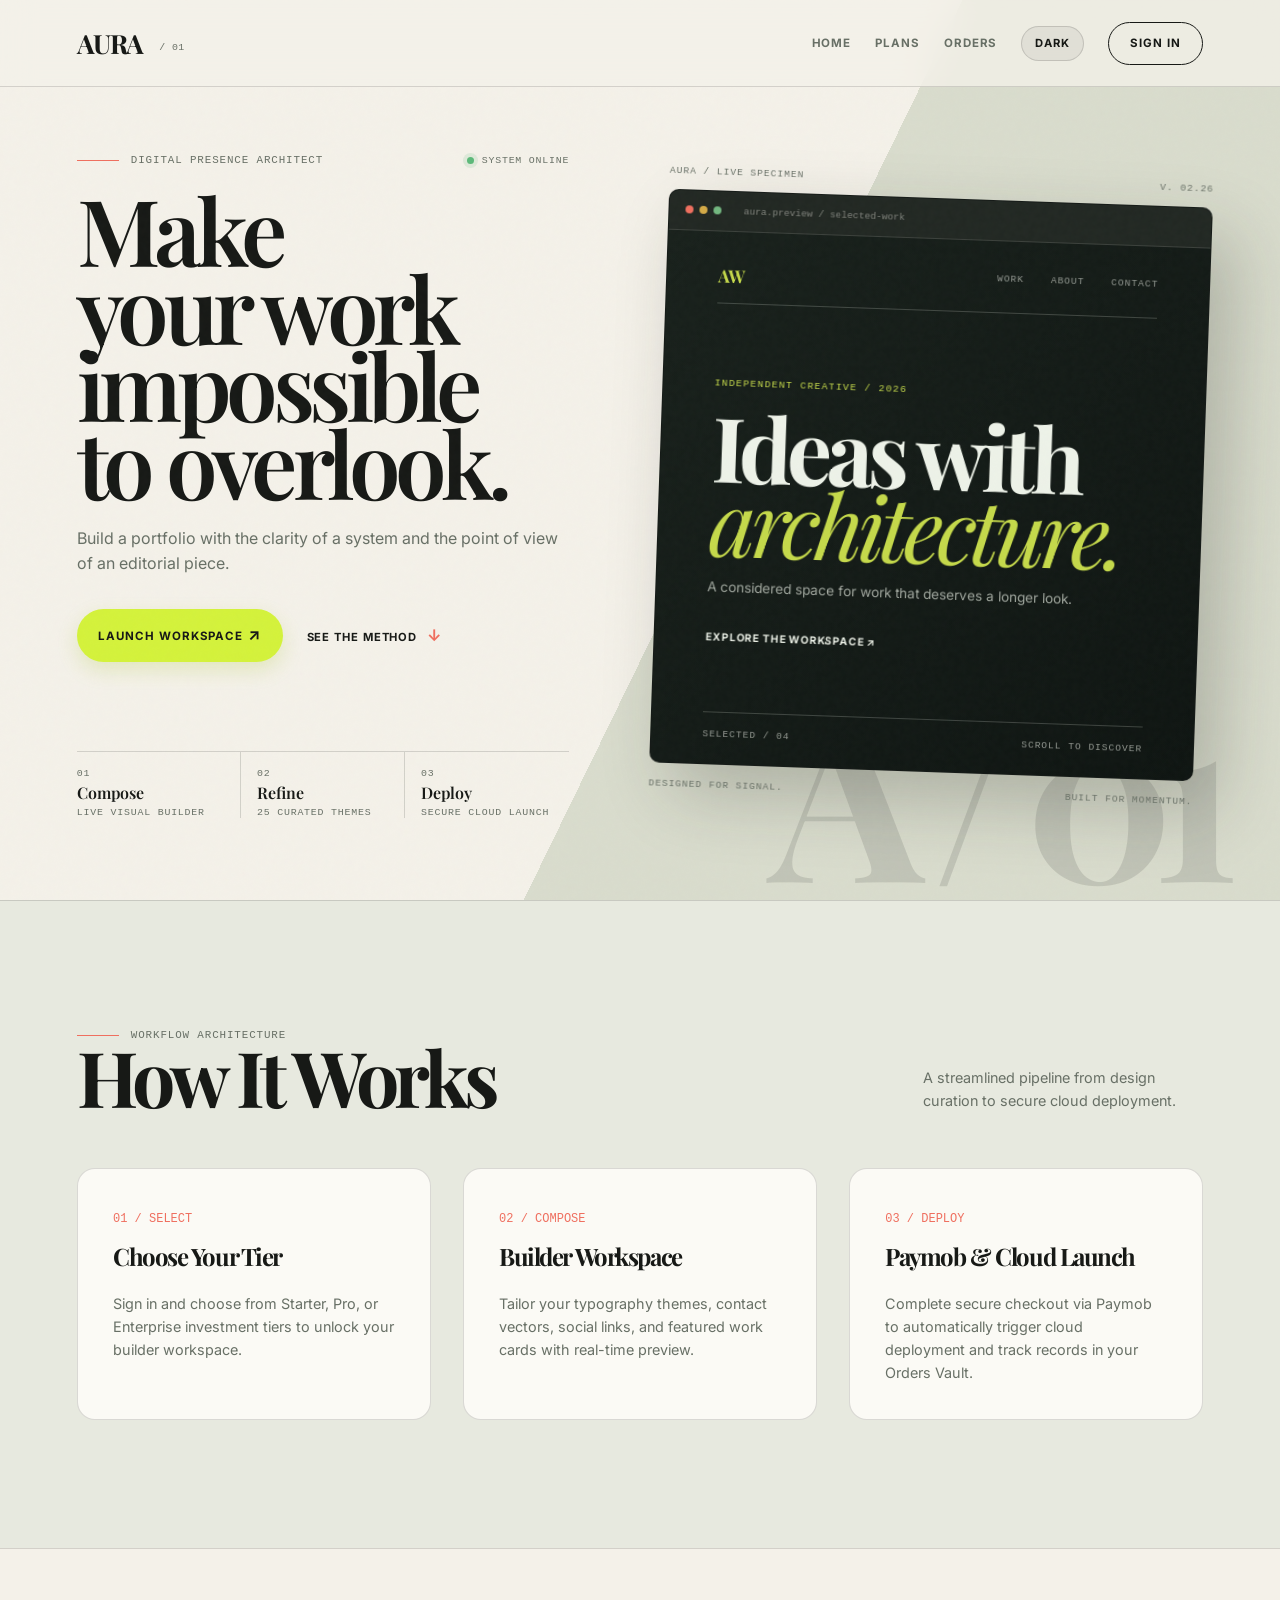
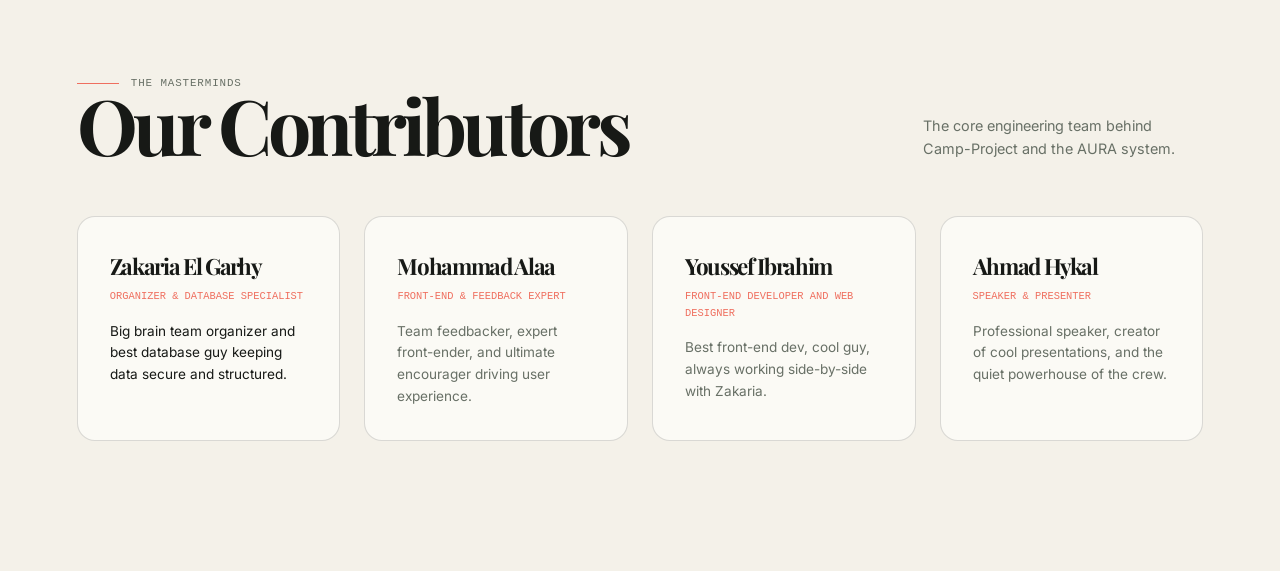
==== commit 360b6300: "Add files via upload" ====
--- a/index.html
+++ b/index.html
@@ -9,16 +9,14 @@
     <link href="https://fonts.googleapis.com/css2?family=Inter:wght@300;400;500;700&family=Playfair+Display:ital,wght@0,400;0,600;0,700;1,400&display=swap" rel="stylesheet">
     <link rel="stylesheet" href="style.css?v=20260909-theme-2">
     <script>
-    // Global Theme Initialization to prevent flash of wrong theme
     (function() {
         const currentTheme = localStorage.getItem('aura_theme');
         if (currentTheme === 'dark') {
-            document.documentElement.classList.add('dark-theme'); // Adding to html element ensures instant application
+            document.documentElement.classList.add('dark-theme'); 
         }
     })();
 </script>
     <style>
-        /* Theme toggle button & dark theme variables matching AURA style */
         body.dark-theme {
             --bg-primary: #121411;
             --bg-secondary: #1a1c18;
@@ -139,7 +137,7 @@
             <div style="background: var(--bg-card); border: 1px solid var(--border-color); padding: 2rem; border-radius: var(--radius);">
                 <h3 style="font-size: 1.4rem; margin-bottom: 0.2rem;">Zakaria El Garhy</h3>
                 <span style="font-size: 0.65rem; font-family: monospace; color: var(--coral); text-transform: uppercase; display: block; margin-bottom: 1rem;">Organizer & Database Specialist</span>
-                <p style="color: var(--text-muted); font-size: 0.85rem;">Big brain team organizer and best database guy keeping data secure and structured.</p>
+                <p style="color: var(--text-muteid); font-size: 0.85rem;">Big brain team organizer and best database guy keeping data secure and structured.</p>
             </div>
             <div style="background: var(--bg-card); border: 1px solid var(--border-color); padding: 2rem; border-radius: var(--radius);">
                 <h3 style="font-size: 1.4rem; margin-bottom: 0.2rem;">Mohammad Alaa</h3>
@@ -161,32 +159,55 @@
 
     <!-- Profile Settings Modal -->
     <div id="profile-modal" class="modal hidden">
-        <div class="modal-content" style="max-width: 440px; background: var(--bg-primary, #fff); border: 1px solid var(--border-color, #e2e2e2); border-radius: 16px; padding: 2rem; box-shadow: 0 20px 40px rgba(0,0,0,0.1);">
-            <div style="display: flex; justify-content: space-between; align-items: center; margin-bottom: 1rem;">
-                <h2 style="font-family: 'Playfair Display', serif; font-size: 1.5rem; margin: 0;">Profile Workspace</h2>
-                <span class="close" id="close-profile-modal" style="cursor: pointer; font-size: 1.25rem;">&times;</span>
-            </div>
-            <p style="font-size: 0.85rem; color: #666; margin-bottom: 1.5rem;">Manage your credentials and portfolio identity.</p>
-            
-            <div class="form-group" style="text-align: center; margin-bottom: 1.5rem; background: rgba(0,0,0,0.02); padding: 1rem; border-radius: 12px; border: 1px dashed var(--border-color, #ccc);">
-                <img id="modal-preview-avatar" src="" alt="Avatar Preview" style="width: 80px; height: 80px; border-radius: 50%; object-fit: cover; margin-bottom: 0.75rem; border: 2px solid var(--border-color, #ddd);">
-                <input type="file" id="avatar-file-input" accept="image/*" style="display: block; margin: 0 auto; font-size: 0.8rem;">
-            </div>
-
-            <div class="form-group" style="margin-bottom: 1rem;">
-                <label style="display: block; font-size: 0.75rem; font-weight: 600; text-transform: uppercase; margin-bottom: 0.3rem;">Primary Email (Account)</label>
-                <input type="email" id="prof-email" disabled style="width: 100%; padding: 0.6rem; border-radius: 8px; border: 1px solid var(--border-color, #ddd); opacity: 0.7; background: #f5f5f5;">
-            </div>
-            <div class="form-group" style="margin-bottom: 1rem;">
-                <label style="display: block; font-size: 0.75rem; font-weight: 600; text-transform: uppercase; margin-bottom: 0.3rem;">Secondary Email (Portfolio Contact)</label>
-                <input type="email" id="prof-sec-email" placeholder="work@domain.com" style="width: 100%; padding: 0.6rem; border-radius: 8px; border: 1px solid var(--border-color, #ddd);">
-            </div>
-            <div class="form-group" style="margin-bottom: 1.5rem;">
-                <label style="display: block; font-size: 0.75rem; font-weight: 600; text-transform: uppercase; margin-bottom: 0.3rem;">Phone Number</label>
-                <input type="text" id="prof-phone" placeholder="+20 100 000 0000" style="width: 100%; padding: 0.6rem; border-radius: 8px; border: 1px solid var(--border-color, #ddd);">
-            </div>
-
-            <button id="save-profile-btn" class="btn-solid" style="width: 100%; padding: 0.75rem; border-radius: 8px; cursor: pointer;">Save Changes</button>
+        <div class="modal-content profile-modal-content">
+            <div class="profile-modal-heading">
+                <div>
+                    <span class="profile-modal-kicker">Identity / 01</span>
+                    <h2>Profile workspace</h2>
+                </div>
+                <button class="profile-close close" id="close-profile-modal" type="button" aria-label="Close profile workspace">&times;</button>
+            </div>
+            <p class="profile-modal-intro">Keep the details people use to reach you current.</p>
+
+            <div class="profile-identity-card">
+                <div class="profile-avatar-frame">
+                    <img id="modal-preview-avatar" src="" alt="Avatar Preview">
+                    <span class="profile-avatar-status" aria-hidden="true"></span>
+                </div>
+                <div class="profile-identity-copy">
+                    <strong>Portfolio identity</strong>
+                    <span>Use a clear face or mark that feels like your work.</span>
+                </div>
+                <label class="profile-upload-btn" for="avatar-file-input">Change image</label>
+                <input type="file" id="avatar-file-input" accept="image/*" class="profile-file-input">
+            </div>
+
+            <div class="profile-form-section">
+                <div class="profile-section-label"><span>Account</span><small>Read-only</small></div>
+                <label class="profile-field">
+                    <span>Primary email</span>
+                    <input type="email" id="prof-email" disabled>
+                </label>
+            </div>
+
+            <div class="profile-form-section">
+                <div class="profile-section-label"><span>Contact vectors</span><small>Visible on portfolio</small></div>
+                <div class="profile-field-grid">
+                    <label class="profile-field">
+                        <span>Work email</span>
+                        <input type="email" id="prof-sec-email" placeholder="work@domain.com">
+                    </label>
+                    <label class="profile-field">
+                        <span>Phone number</span>
+                        <input type="text" id="prof-phone" placeholder="+20 100 000 0000">
+                    </label>
+                </div>
+            </div>
+
+            <div class="profile-modal-footer">
+                <span><i></i> Changes sync to your workspace</span>
+                <button id="save-profile-btn" class="btn-solid" type="button">Save changes <b>↗</b></button>
+            </div>
         </div>
     </div>
 
--- a/style.css
+++ b/style.css
@@ -1032,6 +1032,247 @@
 .modal-content h2 {
   font-size: 2rem;
   margin-bottom: 0.5rem;
+}
+
+.profile-modal-content {
+  max-width: 560px;
+  padding: clamp(1.4rem, 4vw, 2.4rem);
+  background: var(--bg-card);
+  overflow: hidden;
+}
+
+.profile-modal-heading {
+  display: flex;
+  align-items: flex-start;
+  justify-content: space-between;
+  gap: 1rem;
+  padding-bottom: 1.1rem;
+  border-bottom: 1px solid var(--border-color);
+}
+
+.profile-modal-kicker,
+.profile-section-label,
+.profile-modal-footer span {
+  font: 700 0.62rem/1.2 var(--font-body);
+  letter-spacing: 0.12em;
+  text-transform: uppercase;
+}
+
+.profile-modal-kicker {
+  color: var(--coral);
+}
+
+.profile-modal-heading h2 {
+  margin: 0.35rem 0 0;
+  font-size: clamp(1.7rem, 4vw, 2.25rem);
+  line-height: 1;
+}
+
+.profile-close {
+  position: static;
+  display: grid;
+  place-items: center;
+  width: 2rem;
+  height: 2rem;
+  border: 1px solid var(--border-color);
+  border-radius: 50%;
+  background: transparent;
+  font-size: 1.25rem;
+}
+
+.profile-close:hover {
+  background: var(--text-main);
+  color: var(--bg-card);
+}
+
+.profile-modal-intro {
+  max-width: 32rem;
+  margin: 1rem 0 1.4rem;
+  color: var(--text-muted);
+  font-size: 0.88rem;
+}
+
+.profile-identity-card {
+  display: grid;
+  grid-template-columns: auto 1fr auto;
+  align-items: center;
+  gap: 1rem;
+  padding: 1rem;
+  margin-bottom: 1.4rem;
+  border: 1px solid var(--border-color);
+  border-radius: calc(var(--radius) - 6px);
+  background: var(--bg-secondary);
+}
+
+.profile-avatar-frame {
+  position: relative;
+  width: 4.6rem;
+  height: 4.6rem;
+}
+
+.profile-avatar-frame img {
+  width: 100%;
+  height: 100%;
+  display: block;
+  object-fit: cover;
+  border: 2px solid var(--bg-card);
+  border-radius: 50%;
+  background: var(--bg-primary);
+  box-shadow: 0 0 0 1px var(--border-color);
+}
+
+.profile-avatar-status {
+  position: absolute;
+  right: 0.1rem;
+  bottom: 0.2rem;
+  width: 0.75rem;
+  height: 0.75rem;
+  border: 2px solid var(--bg-secondary);
+  border-radius: 50%;
+  background: var(--lime);
+}
+
+.profile-identity-copy {
+  display: grid;
+  gap: 0.25rem;
+}
+
+.profile-identity-copy strong {
+  font: 600 0.95rem var(--font-body);
+}
+
+.profile-identity-copy span {
+  color: var(--text-muted);
+  font-size: 0.72rem;
+  line-height: 1.45;
+}
+
+.profile-upload-btn {
+  padding: 0.6rem 0.8rem;
+  border: 1px solid var(--border-color);
+  border-radius: var(--radius-sm);
+  color: var(--text-main);
+  cursor: pointer;
+  font-size: 0.68rem;
+  font-weight: 700;
+  letter-spacing: 0.06em;
+  text-transform: uppercase;
+  transition:
+    background 0.2s ease,
+    color 0.2s ease;
+}
+
+.profile-upload-btn:hover {
+  background: var(--text-main);
+  color: var(--bg-secondary);
+}
+
+.profile-file-input {
+  position: absolute;
+  width: 1px;
+  height: 1px;
+  opacity: 0;
+  pointer-events: none;
+}
+
+.profile-form-section {
+  padding: 1rem 0;
+  border-top: 1px solid var(--border-color);
+}
+
+.profile-section-label {
+  display: flex;
+  justify-content: space-between;
+  gap: 1rem;
+  margin-bottom: 0.7rem;
+  color: var(--text-main);
+}
+
+.profile-section-label small {
+  color: var(--text-muted);
+  font: 500 0.62rem var(--font-body);
+  letter-spacing: 0.02em;
+  text-transform: none;
+}
+
+.profile-field-grid {
+  display: grid;
+  grid-template-columns: repeat(2, minmax(0, 1fr));
+  gap: 0.8rem;
+}
+
+.profile-field {
+  display: grid;
+  gap: 0.35rem;
+}
+
+.profile-field > span {
+  color: var(--text-muted);
+  font-size: 0.7rem;
+}
+
+.profile-field input {
+  width: 100%;
+  min-height: 2.7rem;
+  padding: 0.7rem 0.8rem;
+  border: 1px solid var(--border-color);
+  border-radius: 10px;
+  background: var(--bg-primary);
+  color: var(--text-main);
+  font: 0.8rem var(--font-body);
+  outline: none;
+  transition:
+    border-color 0.2s ease,
+    box-shadow 0.2s ease;
+}
+
+.profile-field input:focus {
+  border-color: var(--coral);
+  box-shadow: 0 0 0 3px rgba(239, 111, 95, 0.13);
+}
+
+.profile-field input:disabled {
+  color: var(--text-muted);
+  cursor: not-allowed;
+}
+
+.profile-modal-footer {
+  display: flex;
+  align-items: center;
+  justify-content: space-between;
+  gap: 1rem;
+  padding-top: 1.2rem;
+  margin-top: 0.3rem;
+  border-top: 1px solid var(--border-color);
+}
+
+.profile-modal-footer span {
+  display: inline-flex;
+  align-items: center;
+  gap: 0.4rem;
+  color: var(--text-muted);
+  letter-spacing: 0.04em;
+}
+
+.profile-modal-footer span i {
+  width: 0.45rem;
+  height: 0.45rem;
+  border-radius: 50%;
+  background: var(--lime);
+  box-shadow: 0 0 0 4px rgba(212, 242, 59, 0.12);
+}
+
+.profile-modal-footer .btn-solid {
+  display: inline-flex;
+  align-items: center;
+  gap: 0.65rem;
+  padding: 0.75rem 1rem;
+  border-radius: var(--radius-sm);
+}
+
+.profile-modal-footer .btn-solid b {
+  font-size: 1rem;
+  line-height: 0;
 }
 
 .pay-notice {
@@ -2460,6 +2701,34 @@
   background: rgba(3, 5, 3, 0.8);
 }
 
+@media (max-width: 520px) {
+  .profile-modal-content {
+    padding: 1.25rem;
+  }
+
+  .profile-identity-card {
+    grid-template-columns: auto 1fr;
+  }
+
+  .profile-upload-btn {
+    grid-column: 1 / -1;
+    text-align: center;
+  }
+
+  .profile-field-grid {
+    grid-template-columns: 1fr;
+  }
+
+  .profile-modal-footer {
+    align-items: stretch;
+    flex-direction: column;
+  }
+
+  .profile-modal-footer .btn-solid {
+    justify-content: center;
+  }
+}
+
 html.dark-theme .orders-page .orders-header,
 html.dark-theme .orders-page .order-date {
   border-color: var(--border-color);
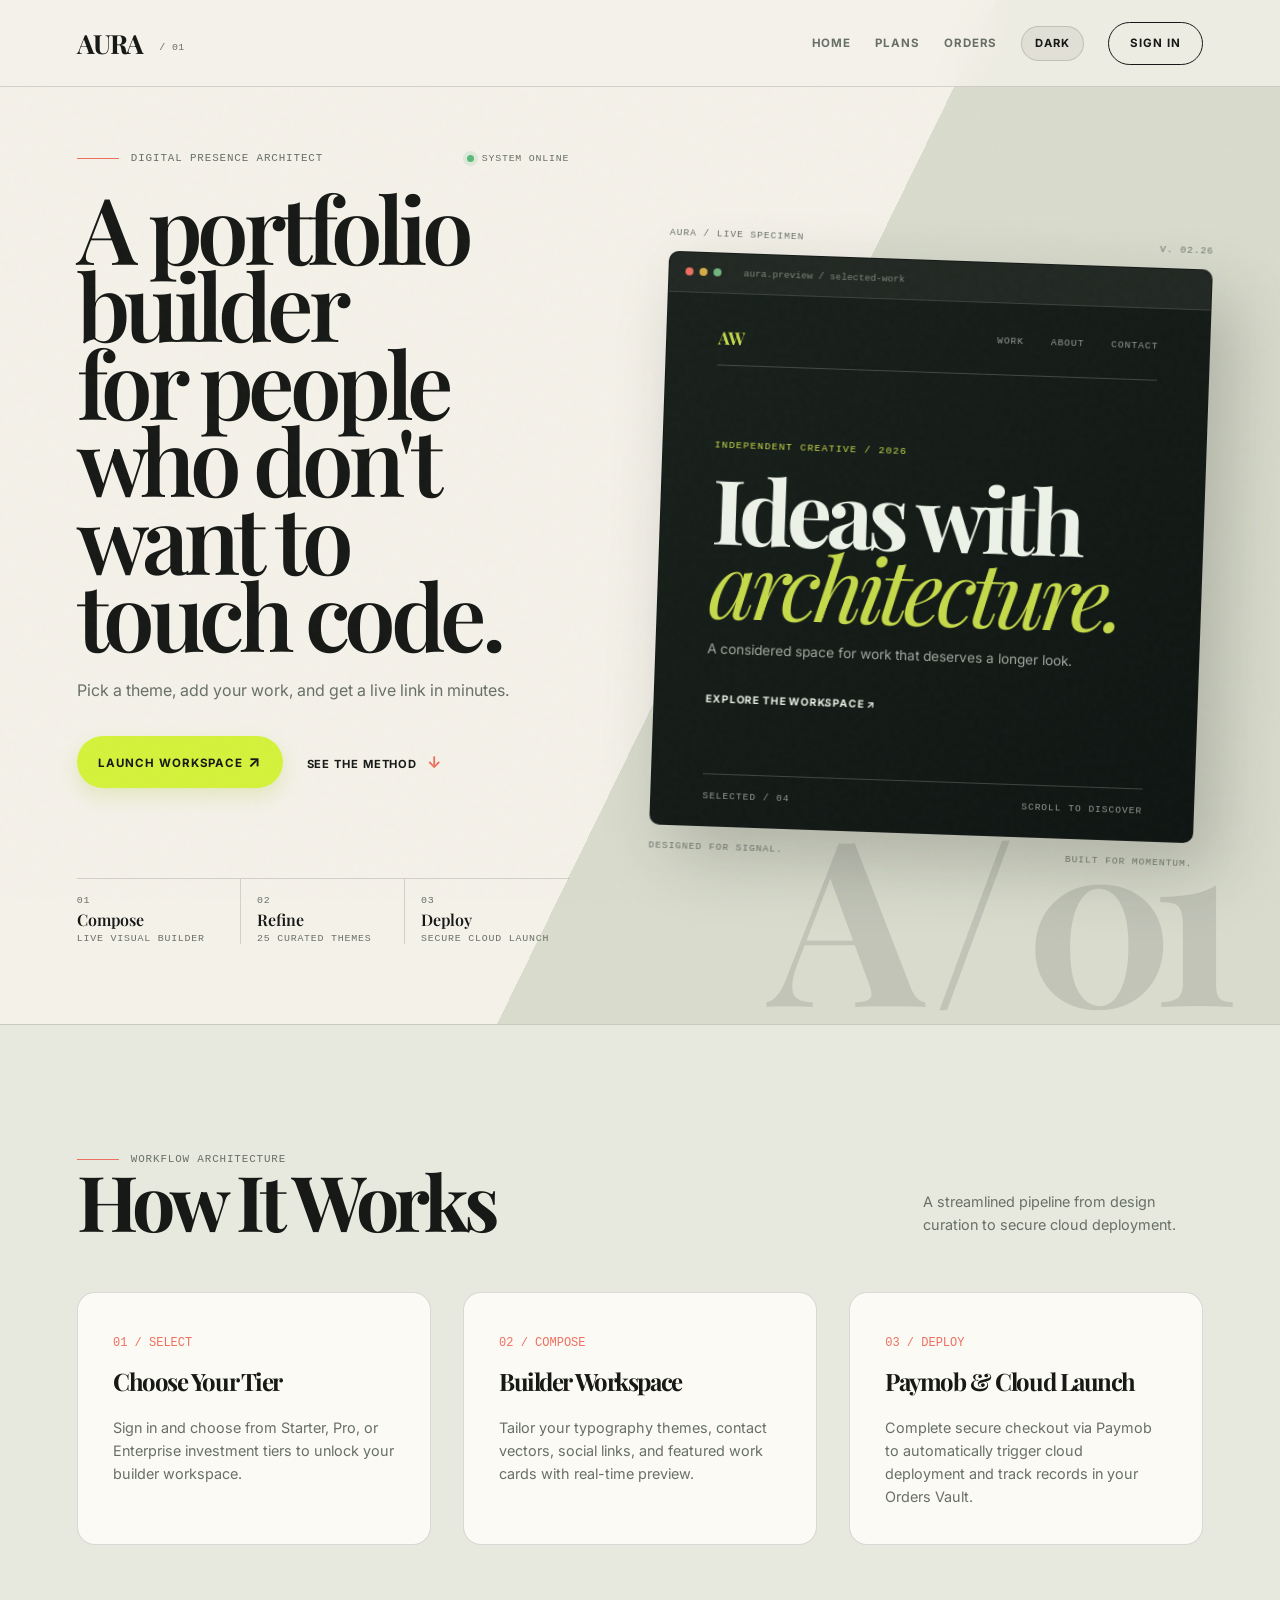
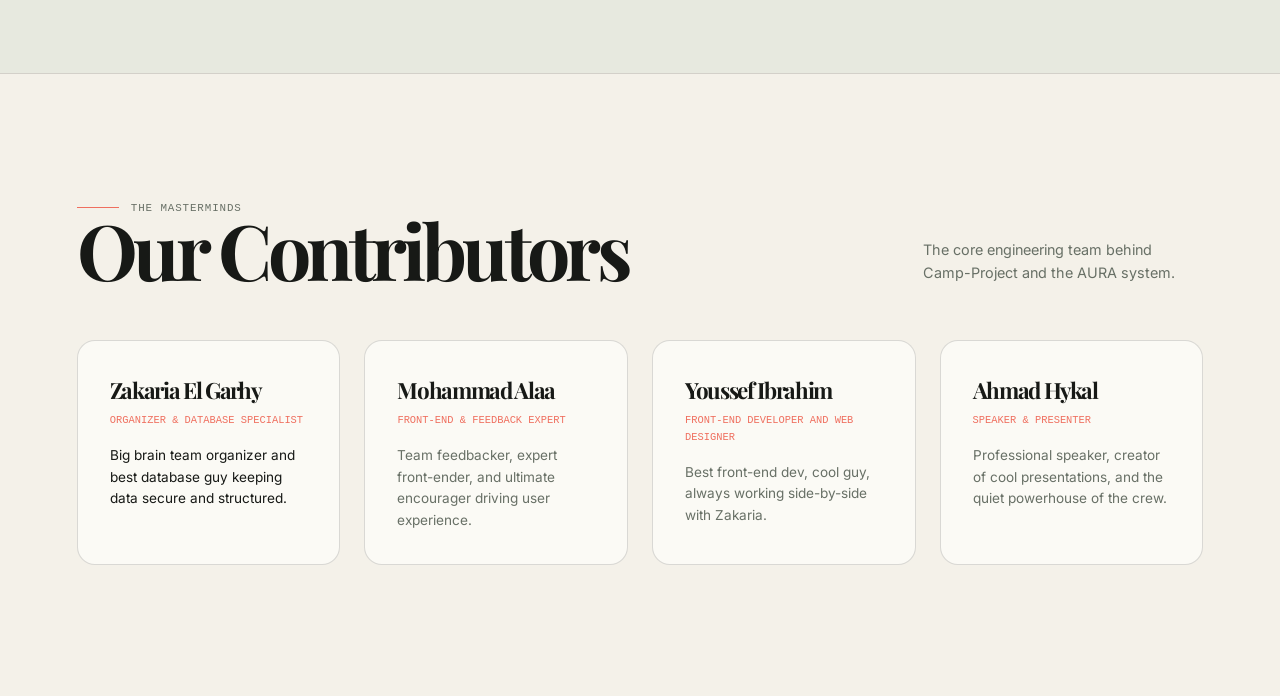
==== commit 7bb1fbe4: "Add files via upload" ====
--- a/index.html
+++ b/index.html
@@ -70,8 +70,8 @@
                 <span class="sub-heading">Digital Presence Architect</span>
                 <span class="hero-status"><i></i> System online</span>
             </div>
-            <h1>Make your work impossible to overlook.</h1>
-            <p>Build a portfolio with the clarity of a system and the point of view of an editorial piece.</p>
+            <h1>A portfolio builder for people who don't want to touch code.</h1>
+            <p>Pick a theme, add your work, and get a live link in minutes.</p>
             <div class="hero-actions">
                 <a href="plans.html" class="btn-solid">Launch Workspace</a>
                 <a href="#workflow" class="hero-text-link">See the method <span>↓</span></a>
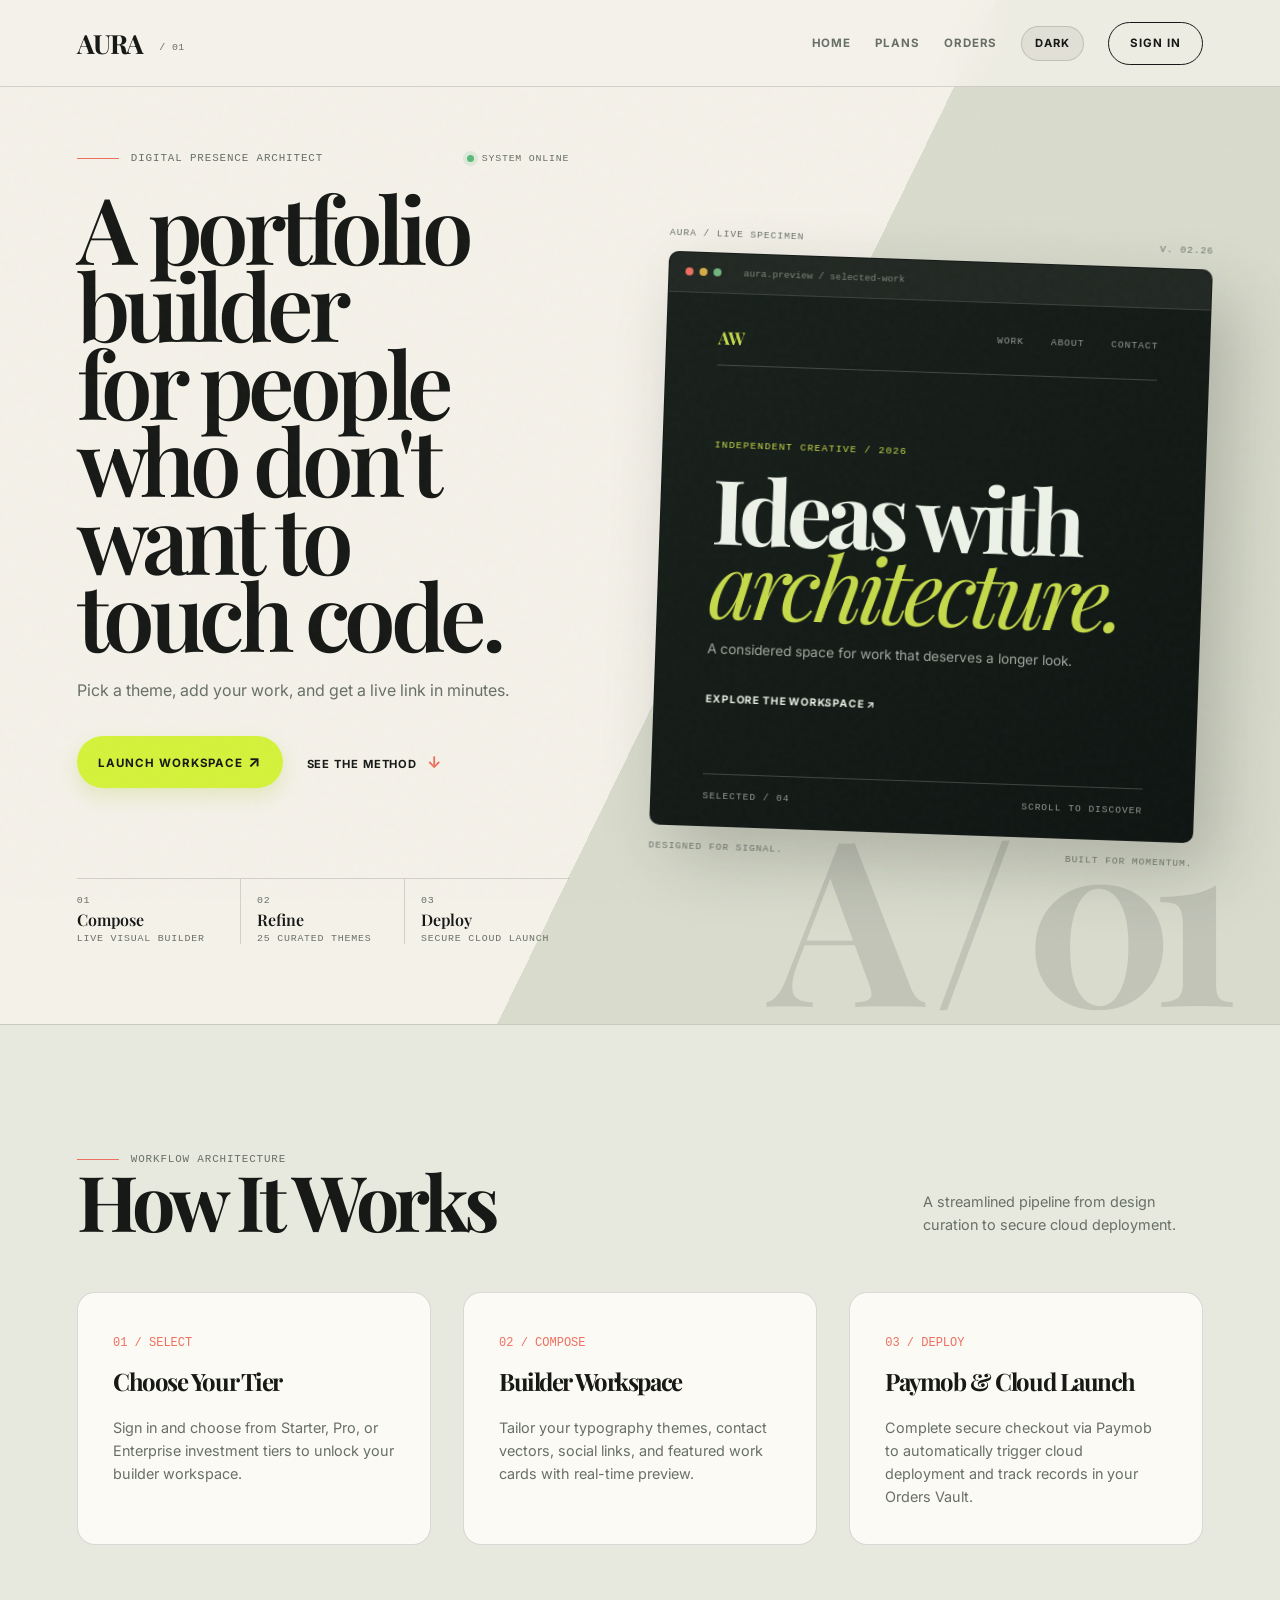
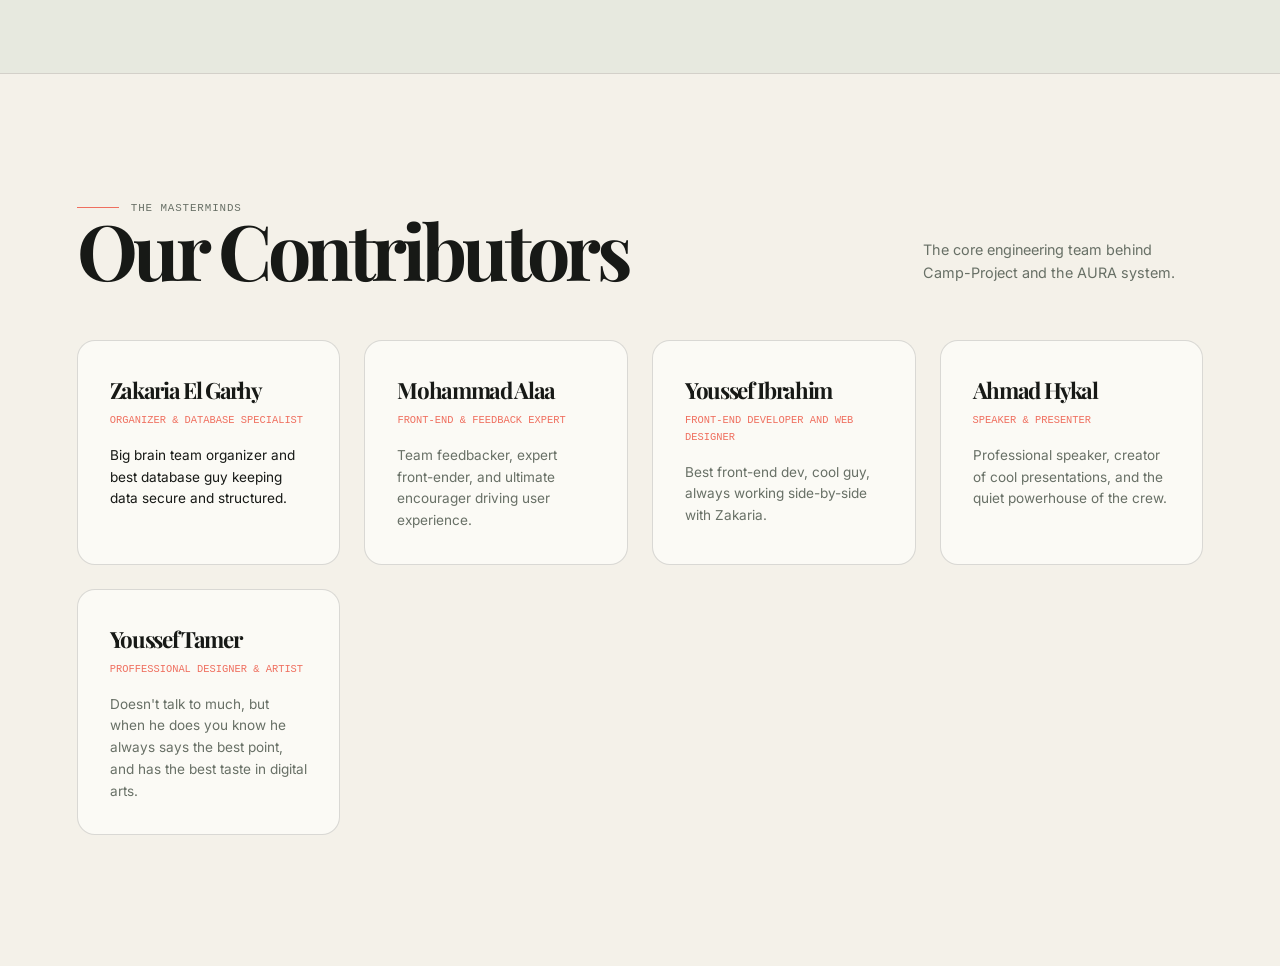
==== commit 98e679e6: "Add files via upload" ====
--- a/index.html
+++ b/index.html
@@ -133,7 +133,7 @@
             </div>
             <p>The core engineering team behind Camp-Project and the AURA system.</p>
         </div>
-        <div style="display: grid; grid-template-columns: repeat(auto-fit, minmax(240px, 1fr)); gap: 1.5rem; max-width: 1180px; margin: 0 auto;">
+        <div style="display: grid; grid-template-columns: repeat(auto-fit, minmax(220px, 1fr)); gap: 1.5rem; max-width: 1400px; margin: 0 auto;">
             <div style="background: var(--bg-card); border: 1px solid var(--border-color); padding: 2rem; border-radius: var(--radius);">
                 <h3 style="font-size: 1.4rem; margin-bottom: 0.2rem;">Zakaria El Garhy</h3>
                 <span style="font-size: 0.65rem; font-family: monospace; color: var(--coral); text-transform: uppercase; display: block; margin-bottom: 1rem;">Organizer & Database Specialist</span>
@@ -153,6 +153,11 @@
                 <h3 style="font-size: 1.4rem; margin-bottom: 0.2rem;">Ahmad Hykal</h3>
                 <span style="font-size: 0.65rem; font-family: monospace; color: var(--coral); text-transform: uppercase; display: block; margin-bottom: 1rem;">Speaker & Presenter</span>
                 <p style="color: var(--text-muted); font-size: 0.85rem;">Professional speaker, creator of cool presentations, and the quiet powerhouse of the crew.</p>
+            </div>
+            <div style="background: var(--bg-card); border: 1px solid var(--border-color); padding: 2rem; border-radius: var(--radius);">
+                <h3 style="font-size: 1.4rem; margin-bottom: 0.2rem;">Youssef Tamer</h3>
+                <span style="font-size: 0.65rem; font-family: monospace; color: var(--coral); text-transform: uppercase; display: block; margin-bottom: 1rem;">Proffessional Designer & artist</span>
+                <p style="color: var(--text-muted); font-size: 0.85rem;">Doesn't talk to much, but when he does you know he always says the best point, and has the best taste in digital arts.</p>
             </div>
         </div>
     </section>
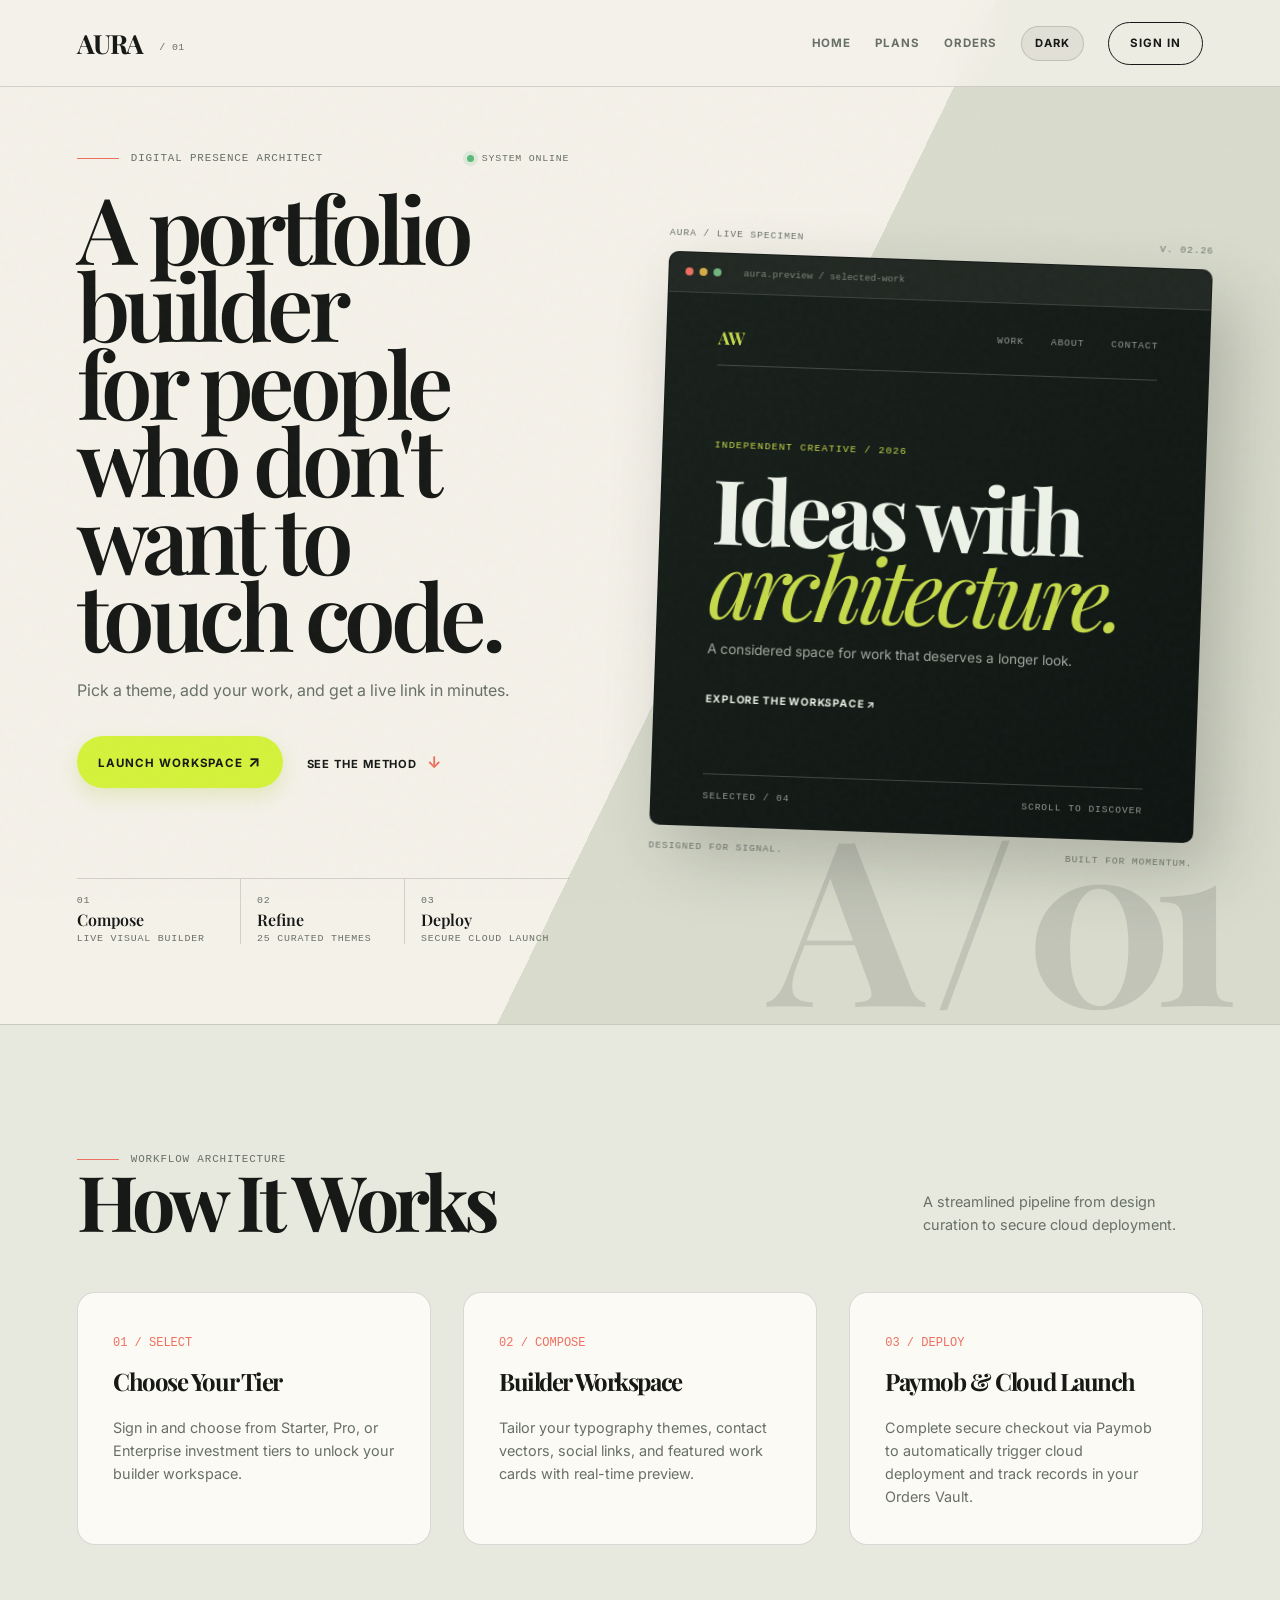
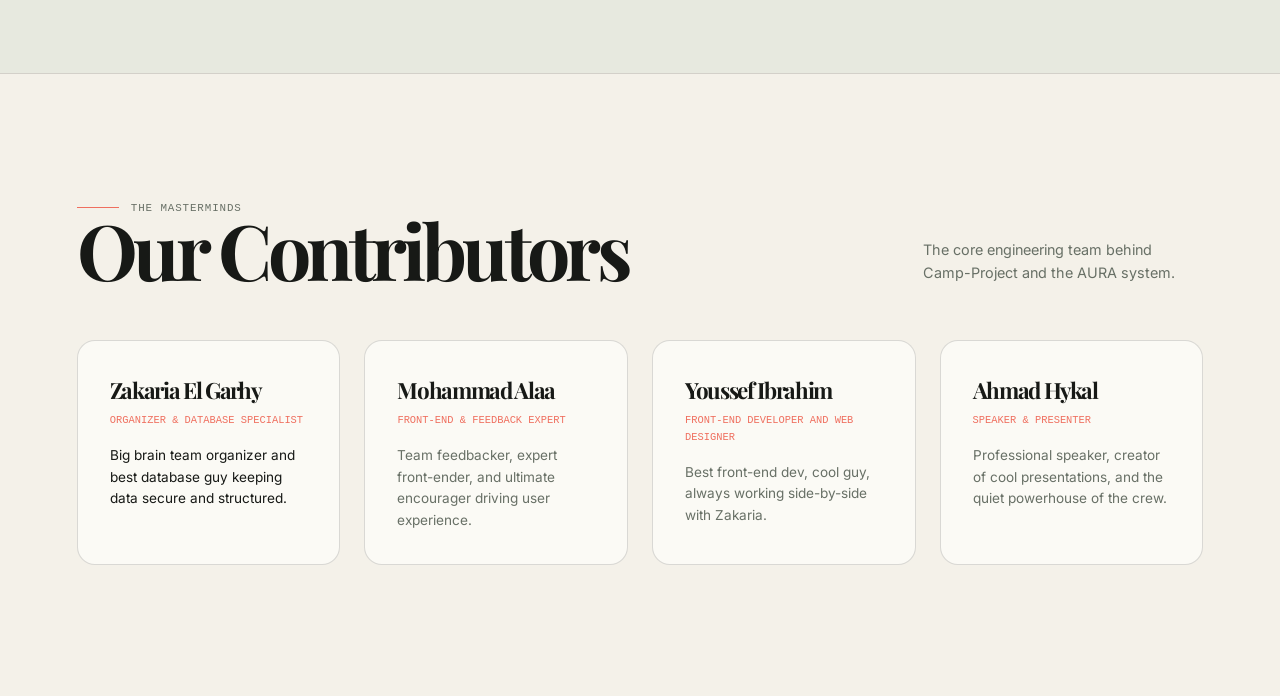
==== commit b887e2e2: "Add files via upload" ====
--- a/index.html
+++ b/index.html
@@ -6,6 +6,7 @@
     <title>AURA / Portfolio Builder</title>
     <link rel="preconnect" href="https://fonts.googleapis.com">
     <link rel="preconnect" href="https://fonts.gstatic.com" crossorigin>
+    <link rel="icon" href="favicon.webp" type="image/x-icon">
     <link href="https://fonts.googleapis.com/css2?family=Inter:wght@300;400;500;700&family=Playfair+Display:ital,wght@0,400;0,600;0,700;1,400&display=swap" rel="stylesheet">
     <link rel="stylesheet" href="style.css?v=20260909-theme-2">
     <script>
@@ -133,7 +134,7 @@
             </div>
             <p>The core engineering team behind Camp-Project and the AURA system.</p>
         </div>
-        <div style="display: grid; grid-template-columns: repeat(auto-fit, minmax(220px, 1fr)); gap: 1.5rem; max-width: 1400px; margin: 0 auto;">
+        <div style="display: grid; grid-template-columns: repeat(auto-fit, minmax(240px, 1fr)); gap: 1.5rem; max-width: 1180px; margin: 0 auto;">
             <div style="background: var(--bg-card); border: 1px solid var(--border-color); padding: 2rem; border-radius: var(--radius);">
                 <h3 style="font-size: 1.4rem; margin-bottom: 0.2rem;">Zakaria El Garhy</h3>
                 <span style="font-size: 0.65rem; font-family: monospace; color: var(--coral); text-transform: uppercase; display: block; margin-bottom: 1rem;">Organizer & Database Specialist</span>
@@ -153,11 +154,6 @@
                 <h3 style="font-size: 1.4rem; margin-bottom: 0.2rem;">Ahmad Hykal</h3>
                 <span style="font-size: 0.65rem; font-family: monospace; color: var(--coral); text-transform: uppercase; display: block; margin-bottom: 1rem;">Speaker & Presenter</span>
                 <p style="color: var(--text-muted); font-size: 0.85rem;">Professional speaker, creator of cool presentations, and the quiet powerhouse of the crew.</p>
-            </div>
-            <div style="background: var(--bg-card); border: 1px solid var(--border-color); padding: 2rem; border-radius: var(--radius);">
-                <h3 style="font-size: 1.4rem; margin-bottom: 0.2rem;">Youssef Tamer</h3>
-                <span style="font-size: 0.65rem; font-family: monospace; color: var(--coral); text-transform: uppercase; display: block; margin-bottom: 1rem;">Proffessional Designer & artist</span>
-                <p style="color: var(--text-muted); font-size: 0.85rem;">Doesn't talk to much, but when he does you know he always says the best point, and has the best taste in digital arts.</p>
             </div>
         </div>
     </section>
